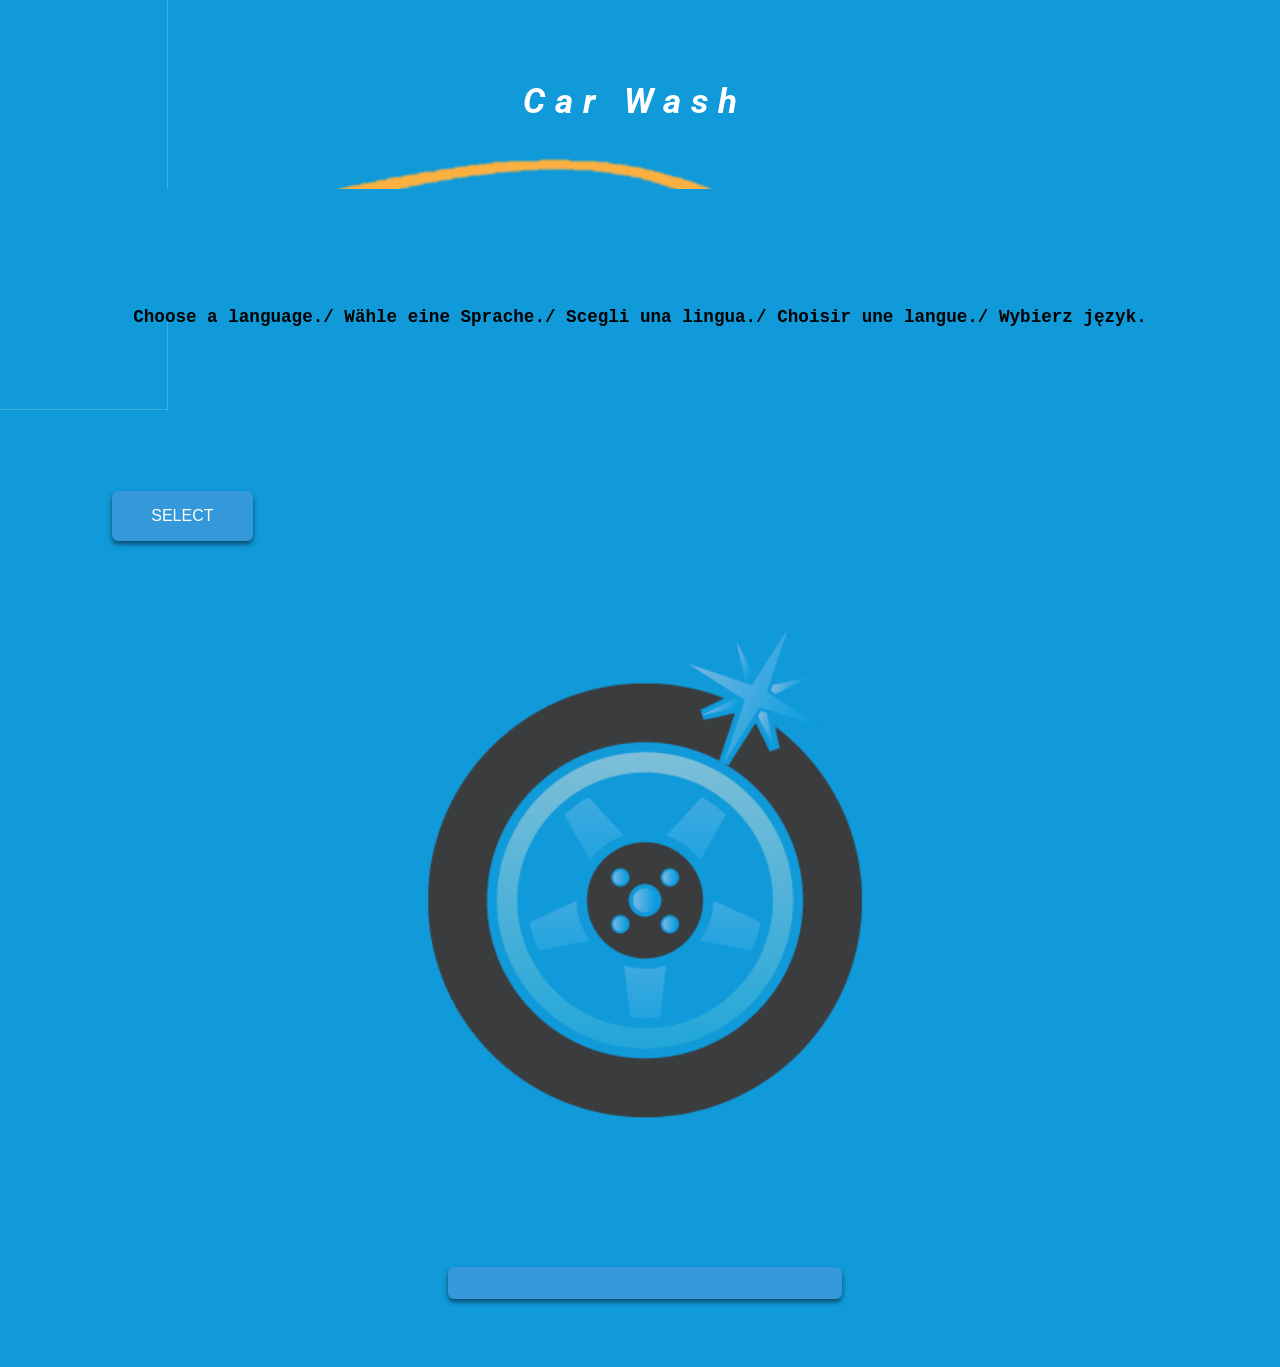
==== index.html @ 909aae9e "Add files via upload" ====
<!DOCTYPE html>
<html lang="en">
<head>
    <meta charset="UTF-8">
    <meta http-equiv="X-UA-Compatible" content="IE=edge">
    <meta name="viewport" content="width=device-width, initial-scale=1.0">
    <link rel="stylesheet" href="style.css">
    <link rel="preconnect" href="https://fonts.googleapis.com">
    <link rel="preconnect" href="https://fonts.googleapis.com">
    <link rel="preconnect" href="https://fonts.googleapis.com">
    <link rel="preconnect" href="https://fonts.gstatic.com" crossorigin>
    <link href="https://fonts.googleapis.com/css2?family=Fira+Sans&display=swap" rel="stylesheet">

<link rel="preconnect" href="https://fonts.gstatic.com" crossorigin>
<link href="https://fonts.googleapis.com/css2?family=Roboto:ital,wght@1,900&display=swap" rel="stylesheet">
    <title>Document</title>
</head>
<body>
    
    <html>
        <meta name="viewport" content="width=device-width, initial-scale=1">
        
    
        
        <h2>Car Wash</h2>
        <img src="logo1mpy.png" alt="" id="logo" >
        

        <div class="plaviokvir"></div>
        <div class="prvitekst">
        <p>Choose a language./ Wähle eine Sprache./ Scegli una lingua./ Choisir une langue./ Wybierz język.</p>
        </div>

        <img src="slatervroom_drbbbl.gif" alt="" id="pozslika">
        <div class="dropdown">
          <button onclick="myFunction()" class="dropbtn">SELECT</button>
          <div id="myDropdown" class="dropdown-content" onclick="promijeniboju(); pojavi();">
            <a href="#hrvatski" onclick=before();>Hrvatski</a>
            <a href="#engelski" onclick=afterr();>English</a>
            <a href="#njemacki" onclick="njemacki();">Deutsche</a>
            <a href="#poljski" onclick="poljski();">Polskie</a>
            <a href="#talijanksi" onclick="talijanski();">Italiano</a>
            <a href="#francuski" onclick="francuski();">Français</a>
          </div>
        </div>
        <section id="pozslika1">
            <div class="sekcija">
            <img id="myImage" src="">
            <h1 id="message"></h1>

            <h1 id="program0"></h1>
            <p id="program01"></p>

            <h1 id="program1"></h1>
            <p id="program11"></p>
            
            <h1 id="program2"></h1>
            <p id="program21"></p>

            <h1 id="program3"></h1>
            <p id="program31"></p>

<p id="details"></p>

            <h1 id="dodatnisadržaji"></h1>
            <p id="informacije"></p>

<img src="gloos tire.png" alt="" id="glosstire">

            <h1 id="cjenik"></h1>
            <p id="cijene10"></p>
            <p id="cijene20"></p>
            <p id="cijene50"></p>
            <p id="cijene100"></p>
            <p id="zeton"></p>



            <button onclick="window.location.href='https://www.google.com/search?q=autopraonica+split&oq=a&aqs=chrome.1.69i60j69i59j69i60l3j5l3.5230j0j7&sourceid=chrome&ie=UTF-8&tbs=lf:1,lf_ui:3&sxsrf=ALeKk013ZqYPDRxIQ6StQQdsO6owoy_vFw:1628185313700&rflfq=1&num=10&rldimm=12115534257420119355&lqi=ChJhdXRvcHJhb25pY2Egc3BsaXRIpYOSiPGtgIAIWhoQABgAGAEiEmF1dG9wcmFvbmljYSBzcGxpdJIBCGNhcl93YXNoqgEUEAEqECIMYXV0b3ByYW9uaWNhKBw&ved=2ahUKEwjX44D6tpryAhXkgv0HHTUzCO0QvS4wBXoECAYQGQ&rlst=f&ibp=gwp;0,6#trex=m_t:lcl_akp,rc_f:rln,rc_ludocids:12115534257420119355,ru_gwp:0%252C7,ru_lqi:ChJhdXRvcHJhb25pY2Egc3BsaXRIpYOSiPGtgIAIWhoQABgAGAEiEmF1dG9wcmFvbmljYSBzcGxpdJIBCGNhcl93YXNoqgEUEAEqECIMYXV0b3ByYW9uaWNhKBw,trex_id:uVUQXc/'" id="recenzija"></button>
            </div>
        </section>
        
        <script>
        /* When the user clicks on the button, 
        toggle between hiding and showing the dropdown content */
        function myFunction() {
          document.getElementById("myDropdown").classList.toggle("show");
        }
        
        // Close the dropdown if the user clicks outside of it
        window.onclick = function(event) {
          if (!event.target.matches('.dropbtn')) {
            var dropdowns = document.getElementsByClassName("dropdown-content");
            var i;
            for (i = 0; i < dropdowns.length; i++) {
              var openDropdown = dropdowns[i];
              if (openDropdown.classList.contains('show')) {
                openDropdown.classList.remove('show');
              }
            }
          }
        }

        // fuction for changing picture
        function before(){
             document.getElementById('myImage')
             .src="Screenshot_1.png";
             document.getElementById('message')
             .innerHTML="Hrvatski";
         }
           
         function afterr(){
             document.getElementById('myImage')
             .src="pra2.png";
             document.getElementById('message')
             .innerHTML="English";

             document.getElementById('program0')
             .innerHTML="RIM WASHING  -  WHITE BUTTON";
             document.getElementById('program01')
             .innerHTML="Detergent for washing your rims, tires or flies. The detergent will come out slowly through your syringe. Duration; 5kn = 80 sec of washing";

             document.getElementById('program1')
             .innerHTML="WASHING  -  RED BUTTON";
             document.getElementById('program11')
             .innerHTML="65 'C hot water mixed with powder and shampoo. Keep the sprayer 10 to 15 cm away from the car so that you can remove stubborn stains and dirt. In the beginning, it would be good to quickly wet the car with that programme, and after that start with a more detailed washing of the filth. Wash your car from the roof towards the rear end of the vehicle. Duration: 5kn = 105 sec of washing";

            document.getElementById('program2')
             .innerHTML="RAIN-X  -  YELLOW BUTTON";
             document.getElementById('program21')
             .innerHTML= "Rain-X helps to repel water and other particulates from your vehicle while at the same time increasing visibility. Water will slide from your car. This is a quick procces, it doesnt need to be perfect and keep your sprayer 30 to 40cm from the car. Duration: 5kn = 75sec of washing ";

             document.getElementById('recenzija')
             .innerHTML="RATE US";
             
             document.getElementById('program3')
             .innerHTML="RINSE  -  BLUE BUTTON";
             document.getElementById('program31')
             .innerHTML= "This water is 99% purified by osmosis. It does not leave traces or stains after drying. Stains will remain only after a poorly washed vehicle. Keep the sprayer 30 to 40 cm away from the car. Duration: 5kn = 105 sec of washing";


             document.getElementById('details')
             .innerHTML="Zoom in the picture for details"
             document.getElementById('dodatnisadržaji')
             .innerHTML="ADDITIONAL CONTENTS";
             document.getElementById('informacije')
             .innerHTML="We also have 6 vacuum cleaners with which you can arrange the interior of your car. And of course a gloss for your tires after a washed car."

             document.getElementById('cjenik')
             .innerHTML="PRICE LIST";
             document.getElementById('cijene10')
             .innerHTML="10,00 kn BILL = 2 TOKENS";
             document.getElementById('cijene20')
             .innerHTML="20,00 kn BILL = 4 TOKENS";
             document.getElementById('cijene50')
             .innerHTML="50,00 kn BILL = 10 + 1 TOKEN";
             document.getElementById('cijene100')
             .innerHTML="100,00 kn BILL = 20 + 3 TOKENS";
             document.getElementById('zeton')
             .innerHTML="1 TOKEN = 5,00 kn";
         }



        //njemacki jezik
        function njemacki() {
          document.getElementById('myImage')
             .src="njemackipra.png";
             document.getElementById('message')
             .innerHTML="Deutsche";
             
             document.getElementById('program0')
             .innerHTML="FELGENWÄSCHE - WEIßE TASTE";
             document.getElementById('program01')
             .innerHTML="Reinigungsmittel für Felgen, Reifen oder Fliegen. Die Chemie kommt langsam durch die Spritze heraus. Dauer; 5kn = 80 Sekunden Waschen";

             document.getElementById('program1')
             .innerHTML="WASCHEN - ROTER KNOPF";
             document.getElementById('program11')
             .innerHTML="65 °C heißes Wasser gemischt mit Pulver und Shampoo. Halten Sie das Sprühgerät 10 bis 15 cm vom Auto entfernt, damit Sie hartnäckige Flecken und Verschmutzungen entfernen können. Am Anfang wäre es gut, das Auto mit diesem Programm schnell nass zu machen und danach mit einer detaillierteren Schmutzwäsche zu beginnen. Waschen Sie Ihr Auto vom Dach in Richtung Fahrzeugheck. Dauer: 5kn = 105 Sek. Waschen";

            document.getElementById('program2')
             .innerHTML="RAIN-X - GELBE TASTE";
             document.getElementById('program21')
             .innerHTML= "Rain-X hilft, Wasser und andere Partikel von Ihrem Fahrzeug abzuwehren und gleichzeitig die Sichtbarkeit zu erhöhen. Wasser wird aus Ihrem Auto rutschen. Dies ist ein schneller Vorgang, es muss nicht perfekt sein und Ihr Sprühgerät 30 bis 40 cm vom Auto entfernt halten. Dauer: 5kn = 75sek Waschen";
             
             document.getElementById('recenzija')
             .innerHTML="Bewerten Sie uns";

             document.getElementById('program3')
             .innerHTML="SPÜLEN - BLAUE TASTE";
             document.getElementById('program31')
             .innerHTML= "Dieses Wasser wird zu 99% durch Osmose gereinigt. Es hinterlässt keine Spuren oder Flecken nach dem Trocknen. Flecken bleiben nur nach einem schlecht gewaschenen Fahrzeug zurück. Halten Sie die Spritze 30 bis 40 cm vom Auto entfernt. Dauer: 5kn = 105 Sek. Waschen";


             document.getElementById('details')
             .innerHTML="Vergrößern Sie das Bild für Details"
             document.getElementById('dodatnisadržaji')
             .innerHTML="ZUSÄTZLICHE INHALTE";
             document.getElementById('informacije')
             .innerHTML="Wir haben auch 6 Staubsauger, mit denen Sie den Innenraum Ihres Autos gestalten können. Und natürlich ein Glanz für Ihre Reifen nach einem gewaschenen Auto."

             document.getElementById('cjenik')
             .innerHTML="PREISLISTE";
             document.getElementById('cijene10')
             .innerHTML="10,00 kn RECHNUNG = 2 TOKEN";
             document.getElementById('cijene20')
             .innerHTML="20,00 kn RECHNUNG = 4 TOKEN";
             document.getElementById('cijene50')
             .innerHTML="50,00 kn RECHNUNG = 10 + 1 TOKEN";
             document.getElementById('cijene100')
             .innerHTML="100,00 kn RECHNUNG = 20 + 3 TOKEN";
             document.getElementById('zeton')
             .innerHTML="1 TOKEN = 5,00 kn";
        }

        //talijanski jezik
        function talijanski() {
             document.getElementById('myImage')
             .src="talijanskipra.png";
             document.getElementById('message')
             .innerHTML="Italiano";

             document.getElementById('program0')
             .innerHTML="LAVAGGIO CERCHI - BOTTONE BIANCO";
             document.getElementById('program01')
             .innerHTML="Detergente per il lavaggio di cerchi, pneumatici o mosche. Il detersivo uscirà lentamente attraverso la siringa. Durata; 5kn = 80 sec di lavaggio";

             document.getElementById('program1')
             .innerHTML="LAVAGGIO - TASTO ROSSO";
             document.getElementById('program11')
             .innerHTML="65 'C acqua calda miscelata con polvere e shampoo. Tieni lo spruzzatore a una distanza di 10-15 cm dall'auto in modo da poter rimuovere macchie e sporco ostinati. All'inizio sarebbe bene bagnare velocemente l'auto con quel programma, e poi iniziare con un lavaggio più dettagliato della sporcizia. Lava la tua auto dal tetto verso la parte posteriore del veicolo. Durata: 5kn = 105 sec di lavaggio";

            document.getElementById('program2')
             .innerHTML="RAIN-X - TASTO GIALLO";
             document.getElementById('program21')
             .innerHTML= "Rain-X aiuta a respingere l'acqua e altri particolati dal veicolo aumentando allo stesso tempo la visibilità. L'acqua scivolerà dalla tua auto. Questo è un processo rapido, non ha bisogno di essere perfetto e di mantenere il tuo spruzzatore da 30 a 40 cm dall'auto. Durata: 5kn = 75sec di lavaggio ";
             
             document.getElementById('recenzija')
             .innerHTML="VOTACI";

             document.getElementById('program3')
             .innerHTML="RISCIACQUO - TASTO BLU";
             document.getElementById('program31')
             .innerHTML= "Quest'acqua è purificata al 99% per osmosi. Non lascia tracce o macchie dopo l'asciugatura. Le macchie rimarranno solo dopo un veicolo lavato male. Tenere lo spruzzatore a 30-40 cm di distanza dall'auto. Durata: 5kn = 105 sec di lavaggio";



             document.getElementById('details')
             .innerHTML="Ingrandisci l'immagine per i dettagli"
             document.getElementById('dodatnisadržaji')
             .innerHTML="CONTENUTI AGGIUNTIVI";
             document.getElementById('informacije')
             .innerHTML="Abbiamo anche 6 aspirapolvere con cui puoi sistemare l'interno della tua auto. E ovviamente un gloss per le tue gomme dopo aver lavato l'auto."

             document.getElementById('cjenik')
             .innerHTML="LISTINO PREZZI";
             document.getElementById('cijene10')
             .innerHTML="10,00 kn CONTO = 2 GETTONI";
             document.getElementById('cijene20')
             .innerHTML="20,00 kn CONTO = 4 GETTONI";
             document.getElementById('cijene50')
             .innerHTML="50,00 kn CONTO = 10 + 1 GETTONI";
             document.getElementById('cijene100')
             .innerHTML="100,00 kn CONTO = 20 + 3 GETTONI";
             document.getElementById('zeton')
             .innerHTML="1 GETTONI = 5,00 kn";
         }


         //poljski jezik
         function poljski(){
             document.getElementById('myImage')
             .src="poljskipra.png";
             document.getElementById('message')
             .innerHTML="Polskie";

             document.getElementById('program0')
             .innerHTML="MYCIE OBRĘCZY - BIAŁY GUZ";
             document.getElementById('program01')
             .innerHTML="Środek do mycia felg, opon lub much. Detergent będzie powoli wypływał przez strzykawkę. Czas trwania; 5kn = 80 sekund prania";

             document.getElementById('program1')
             .innerHTML="PRANIE - CZERWONY PRZYCISK";
             document.getElementById('program11')
             .innerHTML="Gorąca woda 65'C zmieszana z proszkiem i szamponem. Opryskiwacz należy trzymać w odległości od 10 do 15 cm od samochodu, aby usunąć uporczywe plamy i zabrudzenia. Na początku dobrze by było szybko zmoczyć samochód tym programem, a potem zacząć od dokładniejszego mycia brudu. Umyj samochód od dachu do tyłu pojazdu. Czas trwania: 5kn = 105 sek prania";

            document.getElementById('program2')
             .innerHTML="RAIN-X - ŻÓŁTY PRZYCISK";
             document.getElementById('program21')
             .innerHTML= "Rain-X pomaga odpychać wodę i inne cząstki stałe z pojazdu, jednocześnie zwiększając widoczność. Woda wyślizgnie się z twojego samochodu. Jest to szybka procedura, nie musi być idealna i trzymać opryskiwacz w odległości 30 do 40 cm od samochodu. Czas trwania: 5kn = 75sek prania ";
             
             document.getElementById('recenzija')
             .innerHTML="Oceń nas";

             document.getElementById('program3')
             .innerHTML="PŁUKANIE - NIEBIESKI PRZYCISK";
             document.getElementById('program31')
             .innerHTML= "Woda ta jest w 99% oczyszczona przez osmozę. Po wyschnięciu nie pozostawia śladów ani plam. Plamy pozostaną dopiero po źle umytym pojeździe. Opryskiwacz należy trzymać w odległości 30 do 40 cm od samochodu. Czas trwania: 5kn = 105 sek pra";

             document.getElementById('details')
             .innerHTML="Powiększ zdjęcie, aby zobaczyć szczegóły"
             document.getElementById('dodatnisadržaji')
             .innerHTML="DODATKOWE TREŚCI";
             document.getElementById('informacije')
             .innerHTML="Posiadamy również 6 odkurzaczy, za pomocą których możesz zaaranżować wnętrze swojego samochodu. I oczywiście połysk do opon po umytym aucie."

             document.getElementById('cjenik')
             .innerHTML="CENNIK";
             document.getElementById('cijene10')
             .innerHTML="10,00 kn RACHUNEK = 2 ŻETONÓW";
             document.getElementById('cijene20')
             .innerHTML="20,00 kn RACHUNEK = 4 ŻETONÓW";
             document.getElementById('cijene50')
             .innerHTML="50,00 kn RACHUNEK = 10 + 1 ŻETON";
             document.getElementById('cijene100')
             .innerHTML="100,00 kn RACHUNEK = 20 + 3 ŻETON";
             document.getElementById('zeton')
             .innerHTML="1 ŻETON = 5,00 kn";
         }

         //francuski jezik
         function francuski() {
          document.getElementById('myImage')
             .src="francuskipra.png";
             document.getElementById('message')
             .innerHTML="Français";

             document.getElementById('program0')
             .innerHTML="LAVAGE DES JANTES - BOUTON BLANC";
             document.getElementById('program01')
             .innerHTML="Détergent pour laver vos jantes, pneus ou mouches. Le détergent sortira lentement de votre seringue. Durée; 5kn = 80 sec de lavage";

             document.getElementById('program1')
             .innerHTML="LAVAGE - BOUTON ROUGE";
             document.getElementById('program11')
             .innerHTML="65'C eau chaude mélangée à de la poudre et du shampoing. Gardez le pulvérisateur à 10 à 15 cm de la voiture afin de pouvoir éliminer les taches et la saleté tenaces. Au début, il serait bon de mouiller rapidement la voiture avec ce programme, puis de commencer par un lavage plus détaillé de la saleté. Lavez votre voiture du toit vers l'arrière du véhicule. Durée : 5kn = 105 sec de lavag";

            document.getElementById('program2')
             .innerHTML="RAIN-X - BOUTON JAUNE";
             document.getElementById('program21')
             .innerHTML= "Rain-X aide à repousser l'eau et les autres particules de votre véhicule tout en augmentant la visibilité. L'eau glissera de votre voiture. C'est un processus rapide, il n'a pas besoin d'être parfait et de garder votre pulvérisateur à 30 à 40 cm de la voiture. Durée : 5kn = 75sec de lavage";
             
             document.getElementById('recenzija')
             .innerHTML="évaluez nous";

             document.getElementById('program3')
             .innerHTML="RINCER - BOUTON BLEU";
             document.getElementById('program31')
             .innerHTML= "Cette eau est purifiée à 99% par osmose. Il ne laisse pas de traces ni de taches après séchage. Les taches ne subsisteront qu'après un véhicule mal lavé. Gardez le pulvérisateur à 30 à 40 cm de la voiture. Durée : 5kn = 105 sec de lavage";



             document.getElementById('details')
             .innerHTML="Zoomez sur l'image pour plus de détails"
             document.getElementById('dodatnisadržaji')
             .innerHTML="CONTENU SUPPLÉMENTAIRE";
             document.getElementById('informacije')
             .innerHTML="Nous disposons également de 6 aspirateurs avec lesquels vous pourrez aménager l'intérieur de votre voiture. Et bien sûr un lustre pour vos pneus après une voiture lavée."

             document.getElementById('cjenik')
             .innerHTML="LISTE DE PRIX";
             document.getElementById('cijene10')
             .innerHTML="10,00 kn FACTURE = 2 JETONS";
             document.getElementById('cijene20')
             .innerHTML="20,00 kn FACTURE = 4 JETONS";
             document.getElementById('cijene50')
             .innerHTML="50,00 kn FACTURE = 10 + 1 JETON";
             document.getElementById('cijene100')
             .innerHTML="100,00 kn FACTURE = 20 + 3 JETON";
             document.getElementById('zeton')
             .innerHTML="1 JETON = 5,00 kn";
         }

        
         function promijeniboju() {
            document.getElementById("pozslika1").style.backgroundColor='#109ada';
           
         }
         function pojavi() {
           document.getElementById("recenzija").style.zIndex=2;
           document.getElementById("glosstire").style.zIndex=2;
           document.getElementById('pozslika').style.zIndex= -3;
         }

        </script>
        



</body>
</html>
---- style.css ----
body {
    z-index: 1;
    background-color: #109ada;
}
h2 {
    text-align: center;
    font-size: 2.2rem;
    margin-top: 50px;
    margin-left: -10px;
    font-style: italic;
color: white;
    font-family: 'Roboto', sans-serif;
    letter-spacing: 10px;
    padding-top: 30px;
}
.prvitekst p {
    z-index: 2;
    font-family: "Source Code Pro", monospace;
    font-size: 1.1rem;
    font-weight: 550;
    position: relative;
    text-align: center;
    margin: 9%;
    margin-top: -30%;
}
p {
    z-index: 2;
    position: relative;
    text-align: left;
    margin: 8%;
    margin-top: -30%;
}
.plaviokvir {
    z-index: 1;
    position: absolute;
    height: 130px;
    top: 21%;
    width: 100%;
    overflow: hidden;
    padding-right: 7%;
    margin-left: -3%;
    margin-right: -5%;
    background-color: #109ada;
}
#pozslika {
overflow: hidden;
position: fixed;
margin: -50%;
top: 50%;
bottom: 0;
z-index: -1;
justify-content: center;
}
#pozslika1 {
    overflow: hidden;
    margin-left: -20px;
    margin-right: -30px;
}

#myImage {
    margin-top: 50px;
    align-items: center;
    margin-right: 2%;
    width: 99%;
    height: auto;
}
#message {
    text-align: center;
}
#logo {
    position: relative;
    padding-top: -6%;
    top: -147px;
    width: 100%;
    height: auto;
}
#program01 {
    text-align: left;
    margin-top: 26px;
    font-size: 1.1rem;
    color: #202020;
    font-family: "Merriweather Sans",sans-serif;
    padding-left: 8%;
    margin-bottom: 40px;
    margin-right: 17%;
}
#program11 {
    text-align: left;
    margin-top: 26px;
    font-size: 1.1rem;
    color: #202020;
    font-family: "Merriweather Sans",sans-serif;
    padding-left: 8%;
    margin-bottom: 40px;
    margin-right: 17%;
}
#program21 {
    text-align: left;
    font-size: 1.1rem;
    color: #202020;
    font-family: "Merriweather Sans",sans-serif;
    margin-top: 26px;
    padding-left: 8%;
    margin-bottom: 40px;
    margin-right: 17%;
}
#program31 {
    text-align: left;
    margin-top: 32px;
    font-size: 1.1rem;
    color: #202020;
    font-family: "Merriweather Sans",sans-serif;
    padding-left: 8%;
    margin-right: 17%;
    margin-bottom: 50px;

}
#program0{
    padding-left: 7%;
    font-size: 1.5rem;
    font-family: "Source Code Pro", monospace;
    color: white;
}
#program1{
    padding-left: 7%;
    font-size: 1.6rem;
    font-family: "Source Code Pro", monospace;
    color: red;
}
#program2{
    padding-left: 7%;
    font-family: "Source Code Pro", monospace;
    font-size: 1.6rem;
    color: yellow;
}
#program3{
    font-size: 1.6rem;
    color: blue;
    font-family: "Source Code Pro", monospace;
    padding-left: 7%;
}
#cjenik {
    text-align: center;
    margin-left: -30px;
    font-size: 1.6rem;
    font-family: "Source Code Pro", monospace;
    padding-left: 7%;
}
#details {
    text-align: center;
    font-style: italic;
    margin-top: -22px;
    margin-bottom: 50px;
    font-family: "Merriweather Sans",sans-serif;
    font-size: 0.9rem;
}
#dodatnisadržaji {
    font-size: 1.6rem;
    font-family: "Source Code Pro", monospace;
    padding-left: 7%;
}
#informacije {  
        text-align: left;
        font-size: 1.1rem;
        color: #202020;
        font-family: "Merriweather Sans",sans-serif;
        margin-top: 26px;
        padding-left: 8%;
        margin-bottom: 10px;
        margin-right: 17%;
}
#glosstire {
    position: relative;
    margin-left: 29%;
    margin-top: -25px;
    margin-bottom: 13px;
    z-index: -3;
    width: 42%;
    height: 42%;
}
#cijene10 {
    text-align: center;
    font-size: 1.1rem;
    color: #202020;
    font-family: "Merriweather Sans",sans-serif;
    margin-top: 26px;
    padding-left: 8%;
    margin-bottom: 10px;
    margin-right: 17%;
}
#cijene20 {
    text-align: center;
    font-size: 1.1rem;
    color: #202020;
    font-family: "Merriweather Sans",sans-serif;
    margin-top: 26px;
    padding-left: 8%;
    margin-bottom: 10px;
    margin-right: 17%;
}
#cijene50 {
    text-align: center;
    font-size: 1.1rem;
    color: #202020;
    font-family: "Merriweather Sans",sans-serif;
    margin-top: 26px;
    padding-left: 8%;
    margin-bottom: 10px;
    margin-right: 17%;
}
#cijene100 {
    text-align: center;
    font-size: 1.1rem;
    color: #202020;
    font-family: "Merriweather Sans",sans-serif;
    margin-top: 26px;
    padding-left: 8%;
    margin-bottom: 10px;
    margin-right: 17%;
}
#zeton { 
        text-align: center;
        font-size: 1.1rem;
        color: #202020;
        font-family: "Merriweather Sans",sans-serif;
        margin-top: 26px;
        padding-left: 8%;
        margin-bottom: 50px;
        margin-right: 17%;
}
#recenzija {
    position: relative;
    background-color: #3498DB;
    color: white;
    padding: 16px;
    z-index: -2;
    font-size: 16px;
    justify-content: center;
    width: 30%;
    margin-top: 50px;
    margin-left:35%;
    border: 1px solid #ddd;
-moz-border-radius: 6px;
margin-bottom: 60px;
-webkit-border-radius: 6px;
-o-border-radius: 6px;
-ms-border-radius: 6px;
border-radius: 6px;
-moz-box-shadow: 0 3px 5px rgba(0, 0, 0, 0.531);
-webkit-box-shadow: 0 3px 5px rgba(0, 0, 0, 0.531);
-o-box-shadow: 0 3px 5px rgba(0, 0, 0, 0.531);
-ms-box-shadow: 0 3px 5px rgba(0, 0, 0, 0.531);
box-shadow: 0 3px 5px rgba(0, 0, 0, 0.531);
    border: none;
    cursor: pointer;
}



.dropbtn {
    background-color: #3498DB;
    color: white;
    padding: 16px;
    font-size: 16px;
    justify-content: center;
    width: 150%;
    margin-top: 50px;
    margin-left: 110%;
    border: 1px solid #ddd;
-moz-border-radius: 6px;
-webkit-border-radius: 6px;
-o-border-radius: 6px;
-ms-border-radius: 6px;
border-radius: 6px;
-moz-box-shadow: 0 3px 5px rgba(0, 0, 0, 0.531);
-webkit-box-shadow: 0 3px 5px rgba(0, 0, 0, 0.531);
-o-box-shadow: 0 3px 5px rgba(0, 0, 0, 0.531);
-ms-box-shadow: 0 3px 5px rgba(0, 0, 0, 0.531);
box-shadow: 0 3px 5px rgba(0, 0, 0, 0.531);
    border: none;
    cursor: pointer;
  }
  
  .dropbtn:hover, .dropbtn:focus {
    background-color: #2980B9;
  }
  
  .dropdown {
    position: relative;
    display: inline-block;
  }
  
  .dropdown-content {
    display: none;
    width: 150%;
    margin:110%;
    margin-top: 0px;
    position: absolute;
    background-color: #f1f1f1;
    min-width: 160px;
    overflow: auto;
    box-shadow: 0px 8px 16px 0px rgba(0,0,0,0.2);
    z-index: 1;
  }
  
  .dropdown-content a {
    color: black;
    padding: 12px 16px;
    text-decoration: none;
    display: block;
  }
  
  .dropdown a:hover {background-color: #ddd;}
  
  .show {display: block;}
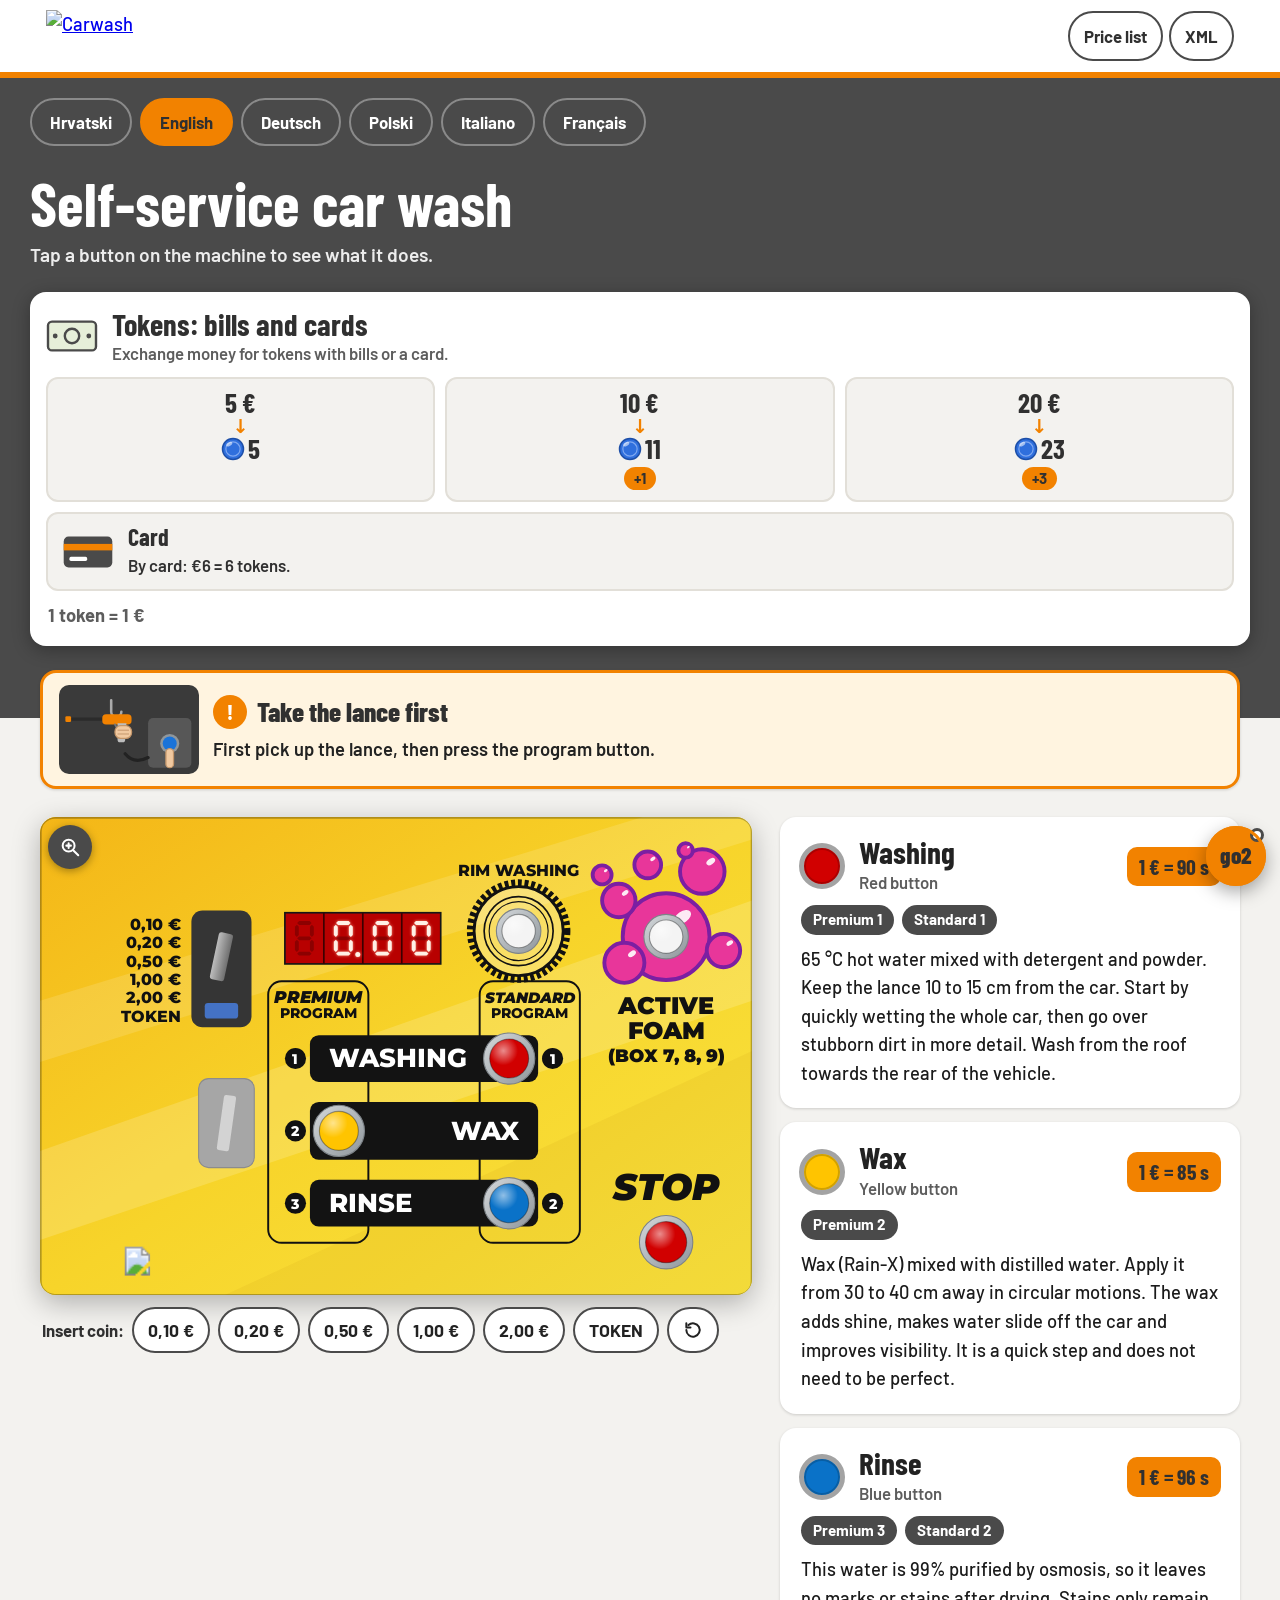
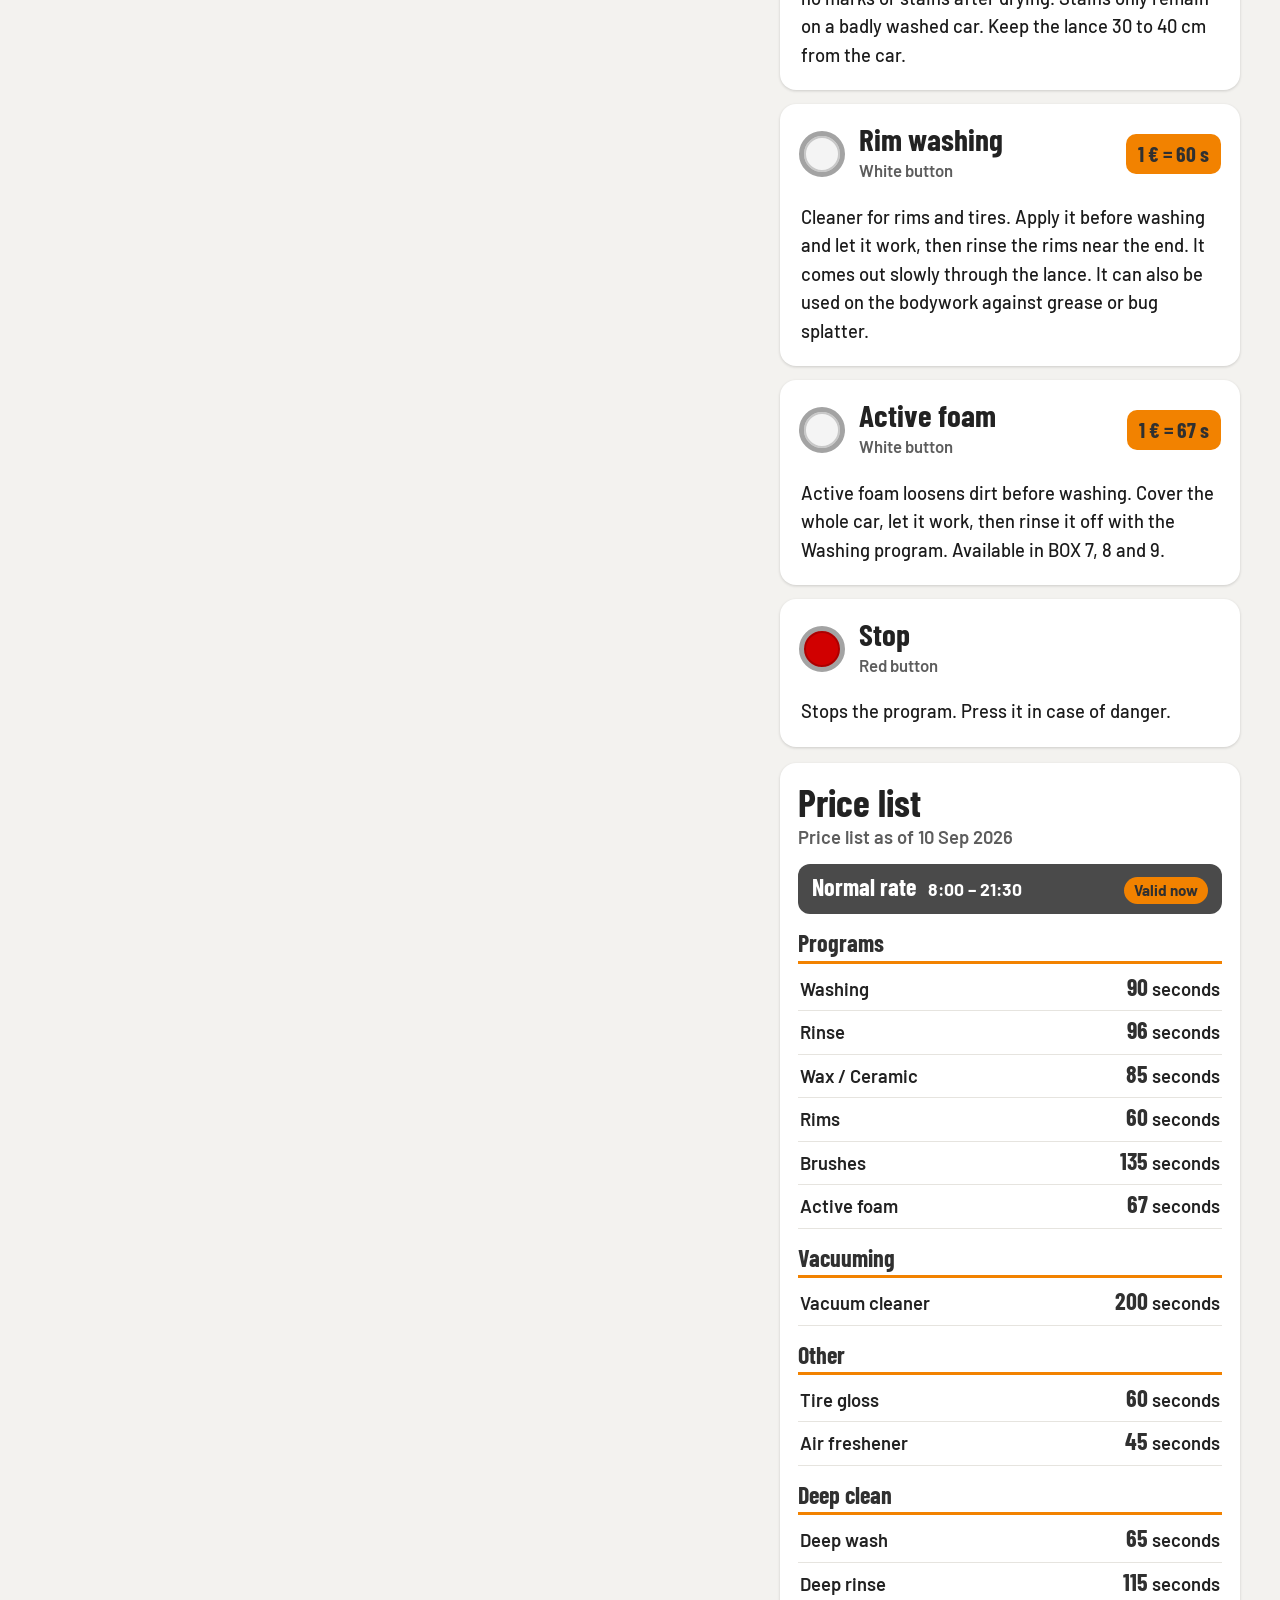
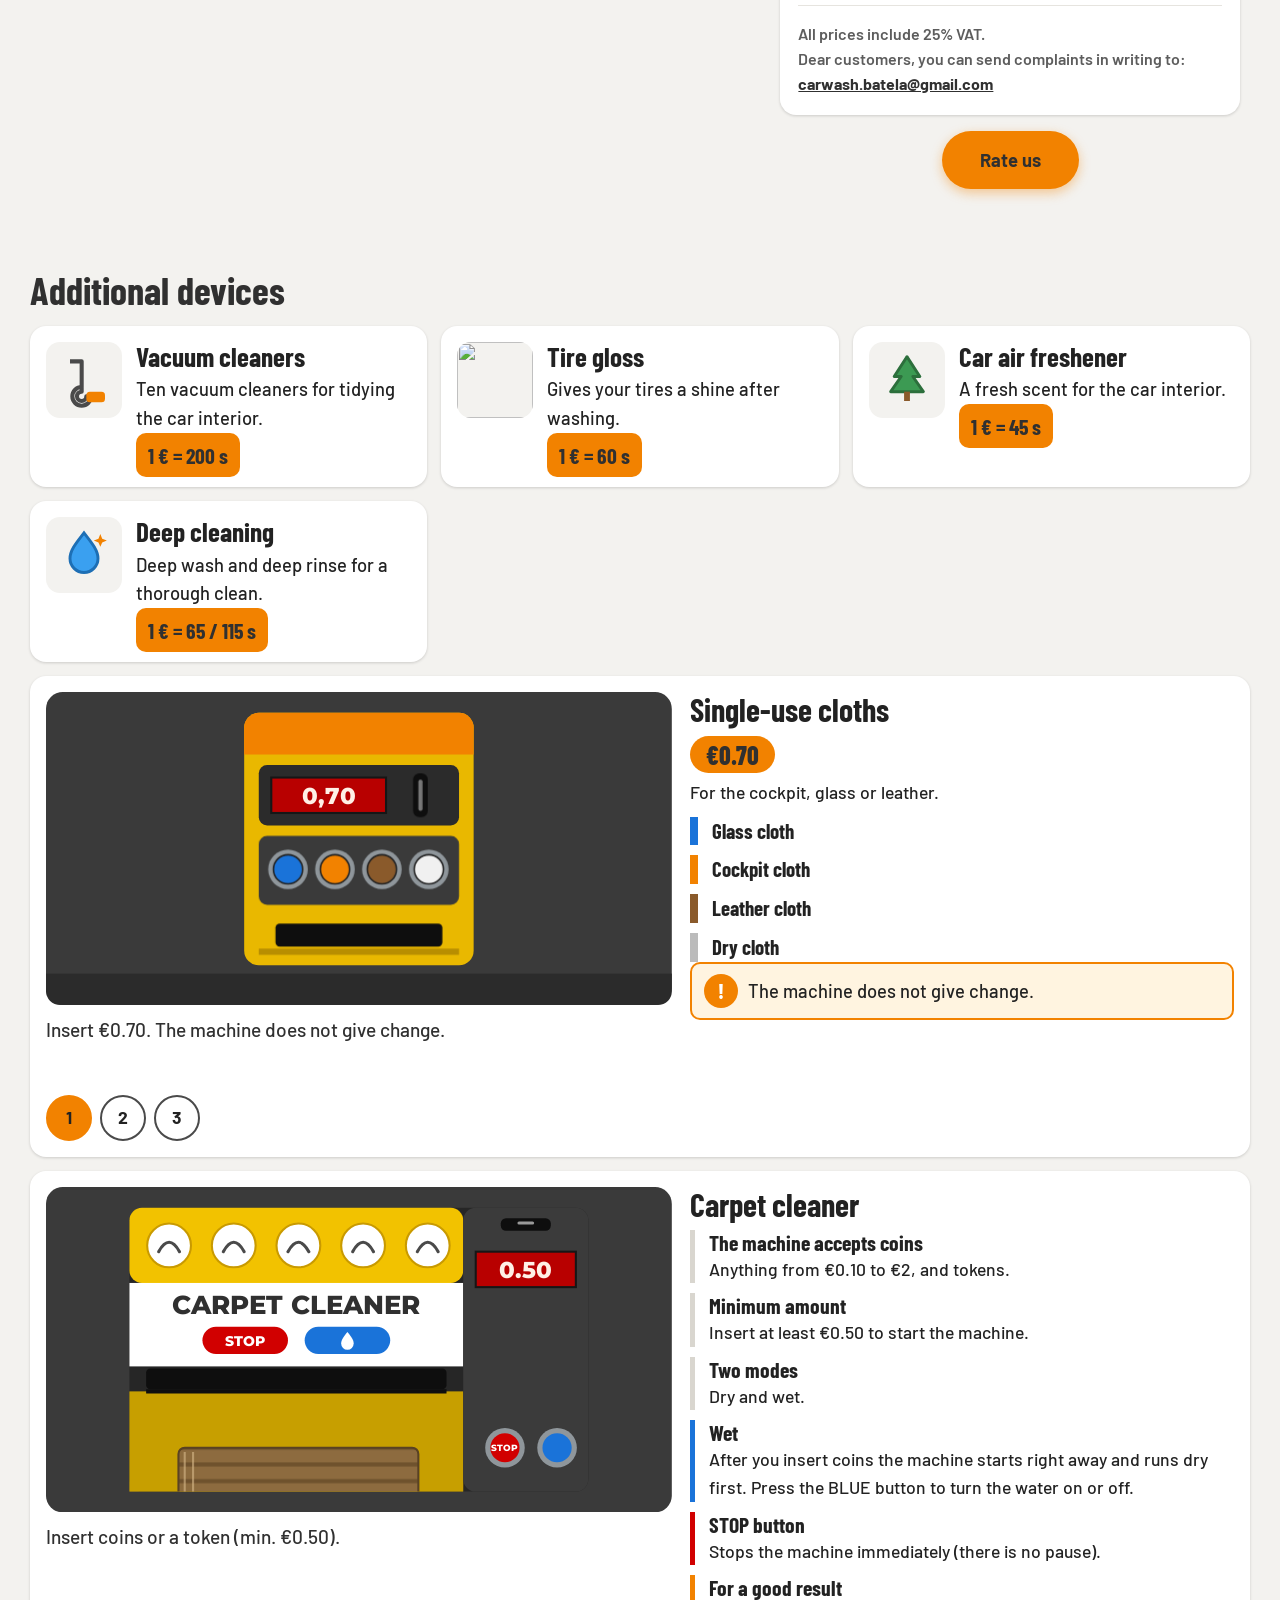
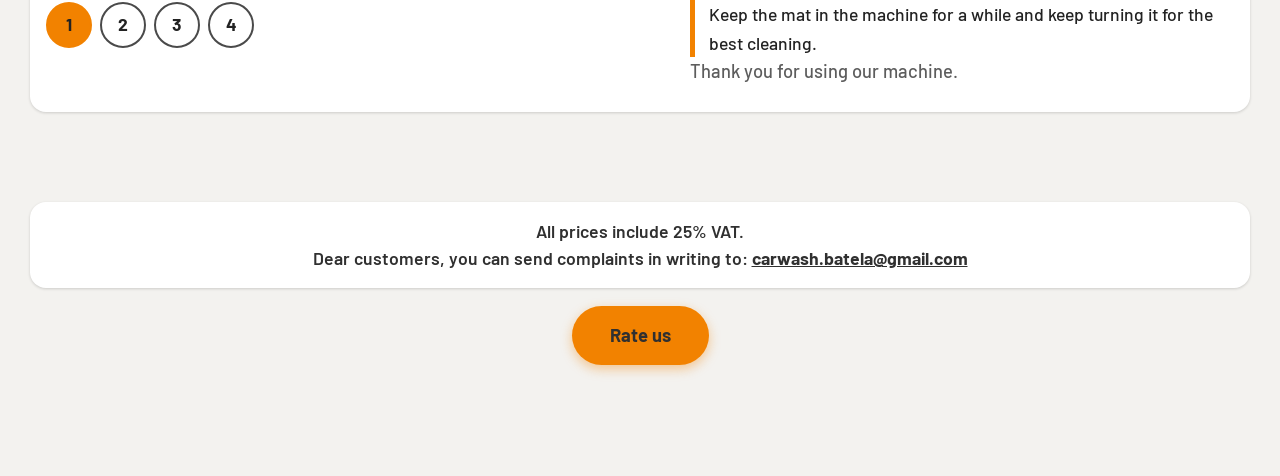
==== commit 94afa33a: "Add files via upload" ====
--- a/index.html
+++ b/index.html
@@ -1,392 +1,51 @@
-<!DOCTYPE html>
-<html lang="en">
-<head>
-    <meta charset="UTF-8">
-    <meta http-equiv="X-UA-Compatible" content="IE=edge">
-    <meta name="viewport" content="width=device-width, initial-scale=1.0">
-    <link rel="stylesheet" href="style.css">
-    <link rel="preconnect" href="https://fonts.googleapis.com">
-    <link rel="preconnect" href="https://fonts.googleapis.com">
-    <link rel="preconnect" href="https://fonts.googleapis.com">
-    <link rel="preconnect" href="https://fonts.gstatic.com" crossorigin>
-    <link href="https://fonts.googleapis.com/css2?family=Fira+Sans&display=swap" rel="stylesheet">
-
-<link rel="preconnect" href="https://fonts.gstatic.com" crossorigin>
-<link href="https://fonts.googleapis.com/css2?family=Roboto:ital,wght@1,900&display=swap" rel="stylesheet">
-    <title>Document</title>
-</head>
-<body>
-    
-    <html>
-        <meta name="viewport" content="width=device-width, initial-scale=1">
-        
-    
-        
-        <h2>Car Wash</h2>
-        <img src="logo1mpy.png" alt="" id="logo" >
-        
-
-        <div class="plaviokvir"></div>
-        <div class="prvitekst">
-        <p>Choose a language./ Wähle eine Sprache./ Scegli una lingua./ Choisir une langue./ Wybierz język.</p>
-        </div>
-
-        <img src="slatervroom_drbbbl.gif" alt="" id="pozslika">
-        <div class="dropdown">
-          <button onclick="myFunction()" class="dropbtn">SELECT</button>
-          <div id="myDropdown" class="dropdown-content" onclick="promijeniboju(); pojavi();">
-            <a href="#hrvatski" onclick=before();>Hrvatski</a>
-            <a href="#engelski" onclick=afterr();>English</a>
-            <a href="#njemacki" onclick="njemacki();">Deutsche</a>
-            <a href="#poljski" onclick="poljski();">Polskie</a>
-            <a href="#talijanksi" onclick="talijanski();">Italiano</a>
-            <a href="#francuski" onclick="francuski();">Français</a>
-          </div>
-        </div>
-        <section id="pozslika1">
-            <div class="sekcija">
-            <img id="myImage" src="">
-            <h1 id="message"></h1>
-
-            <h1 id="program0"></h1>
-            <p id="program01"></p>
-
-            <h1 id="program1"></h1>
-            <p id="program11"></p>
-            
-            <h1 id="program2"></h1>
-            <p id="program21"></p>
-
-            <h1 id="program3"></h1>
-            <p id="program31"></p>
-
-<p id="details"></p>
-
-            <h1 id="dodatnisadržaji"></h1>
-            <p id="informacije"></p>
-
-<img src="gloos tire.png" alt="" id="glosstire">
-
-            <h1 id="cjenik"></h1>
-            <p id="cijene10"></p>
-            <p id="cijene20"></p>
-            <p id="cijene50"></p>
-            <p id="cijene100"></p>
-            <p id="zeton"></p>
-
-
-
-            <button onclick="window.location.href='https://www.google.com/search?q=autopraonica+split&oq=a&aqs=chrome.1.69i60j69i59j69i60l3j5l3.5230j0j7&sourceid=chrome&ie=UTF-8&tbs=lf:1,lf_ui:3&sxsrf=ALeKk013ZqYPDRxIQ6StQQdsO6owoy_vFw:1628185313700&rflfq=1&num=10&rldimm=12115534257420119355&lqi=ChJhdXRvcHJhb25pY2Egc3BsaXRIpYOSiPGtgIAIWhoQABgAGAEiEmF1dG9wcmFvbmljYSBzcGxpdJIBCGNhcl93YXNoqgEUEAEqECIMYXV0b3ByYW9uaWNhKBw&ved=2ahUKEwjX44D6tpryAhXkgv0HHTUzCO0QvS4wBXoECAYQGQ&rlst=f&ibp=gwp;0,6#trex=m_t:lcl_akp,rc_f:rln,rc_ludocids:12115534257420119355,ru_gwp:0%252C7,ru_lqi:ChJhdXRvcHJhb25pY2Egc3BsaXRIpYOSiPGtgIAIWhoQABgAGAEiEmF1dG9wcmFvbmljYSBzcGxpdJIBCGNhcl93YXNoqgEUEAEqECIMYXV0b3ByYW9uaWNhKBw,trex_id:uVUQXc/'" id="recenzija"></button>
-            </div>
-        </section>
-        
-        <script>
-        /* When the user clicks on the button, 
-        toggle between hiding and showing the dropdown content */
-        function myFunction() {
-          document.getElementById("myDropdown").classList.toggle("show");
-        }
-        
-        // Close the dropdown if the user clicks outside of it
-        window.onclick = function(event) {
-          if (!event.target.matches('.dropbtn')) {
-            var dropdowns = document.getElementsByClassName("dropdown-content");
-            var i;
-            for (i = 0; i < dropdowns.length; i++) {
-              var openDropdown = dropdowns[i];
-              if (openDropdown.classList.contains('show')) {
-                openDropdown.classList.remove('show');
-              }
-            }
-          }
-        }
-
-        // fuction for changing picture
-        function before(){
-             document.getElementById('myImage')
-             .src="Screenshot_1.png";
-             document.getElementById('message')
-             .innerHTML="Hrvatski";
-         }
-           
-         function afterr(){
-             document.getElementById('myImage')
-             .src="pra2.png";
-             document.getElementById('message')
-             .innerHTML="English";
-
-             document.getElementById('program0')
-             .innerHTML="RIM WASHING  -  WHITE BUTTON";
-             document.getElementById('program01')
-             .innerHTML="Detergent for washing your rims, tires or flies. The detergent will come out slowly through your syringe. Duration; 5kn = 80 sec of washing";
-
-             document.getElementById('program1')
-             .innerHTML="WASHING  -  RED BUTTON";
-             document.getElementById('program11')
-             .innerHTML="65 'C hot water mixed with powder and shampoo. Keep the sprayer 10 to 15 cm away from the car so that you can remove stubborn stains and dirt. In the beginning, it would be good to quickly wet the car with that programme, and after that start with a more detailed washing of the filth. Wash your car from the roof towards the rear end of the vehicle. Duration: 5kn = 105 sec of washing";
-
-            document.getElementById('program2')
-             .innerHTML="RAIN-X  -  YELLOW BUTTON";
-             document.getElementById('program21')
-             .innerHTML= "Rain-X helps to repel water and other particulates from your vehicle while at the same time increasing visibility. Water will slide from your car. This is a quick procces, it doesnt need to be perfect and keep your sprayer 30 to 40cm from the car. Duration: 5kn = 75sec of washing ";
-
-             document.getElementById('recenzija')
-             .innerHTML="RATE US";
-             
-             document.getElementById('program3')
-             .innerHTML="RINSE  -  BLUE BUTTON";
-             document.getElementById('program31')
-             .innerHTML= "This water is 99% purified by osmosis. It does not leave traces or stains after drying. Stains will remain only after a poorly washed vehicle. Keep the sprayer 30 to 40 cm away from the car. Duration: 5kn = 105 sec of washing";
-
-
-             document.getElementById('details')
-             .innerHTML="Zoom in the picture for details"
-             document.getElementById('dodatnisadržaji')
-             .innerHTML="ADDITIONAL CONTENTS";
-             document.getElementById('informacije')
-             .innerHTML="We also have 6 vacuum cleaners with which you can arrange the interior of your car. And of course a gloss for your tires after a washed car."
-
-             document.getElementById('cjenik')
-             .innerHTML="PRICE LIST";
-             document.getElementById('cijene10')
-             .innerHTML="10,00 kn BILL = 2 TOKENS";
-             document.getElementById('cijene20')
-             .innerHTML="20,00 kn BILL = 4 TOKENS";
-             document.getElementById('cijene50')
-             .innerHTML="50,00 kn BILL = 10 + 1 TOKEN";
-             document.getElementById('cijene100')
-             .innerHTML="100,00 kn BILL = 20 + 3 TOKENS";
-             document.getElementById('zeton')
-             .innerHTML="1 TOKEN = 5,00 kn";
-         }
-
-
-
-        //njemacki jezik
-        function njemacki() {
-          document.getElementById('myImage')
-             .src="njemackipra.png";
-             document.getElementById('message')
-             .innerHTML="Deutsche";
-             
-             document.getElementById('program0')
-             .innerHTML="FELGENWÄSCHE - WEIßE TASTE";
-             document.getElementById('program01')
-             .innerHTML="Reinigungsmittel für Felgen, Reifen oder Fliegen. Die Chemie kommt langsam durch die Spritze heraus. Dauer; 5kn = 80 Sekunden Waschen";
-
-             document.getElementById('program1')
-             .innerHTML="WASCHEN - ROTER KNOPF";
-             document.getElementById('program11')
-             .innerHTML="65 °C heißes Wasser gemischt mit Pulver und Shampoo. Halten Sie das Sprühgerät 10 bis 15 cm vom Auto entfernt, damit Sie hartnäckige Flecken und Verschmutzungen entfernen können. Am Anfang wäre es gut, das Auto mit diesem Programm schnell nass zu machen und danach mit einer detaillierteren Schmutzwäsche zu beginnen. Waschen Sie Ihr Auto vom Dach in Richtung Fahrzeugheck. Dauer: 5kn = 105 Sek. Waschen";
-
-            document.getElementById('program2')
-             .innerHTML="RAIN-X - GELBE TASTE";
-             document.getElementById('program21')
-             .innerHTML= "Rain-X hilft, Wasser und andere Partikel von Ihrem Fahrzeug abzuwehren und gleichzeitig die Sichtbarkeit zu erhöhen. Wasser wird aus Ihrem Auto rutschen. Dies ist ein schneller Vorgang, es muss nicht perfekt sein und Ihr Sprühgerät 30 bis 40 cm vom Auto entfernt halten. Dauer: 5kn = 75sek Waschen";
-             
-             document.getElementById('recenzija')
-             .innerHTML="Bewerten Sie uns";
-
-             document.getElementById('program3')
-             .innerHTML="SPÜLEN - BLAUE TASTE";
-             document.getElementById('program31')
-             .innerHTML= "Dieses Wasser wird zu 99% durch Osmose gereinigt. Es hinterlässt keine Spuren oder Flecken nach dem Trocknen. Flecken bleiben nur nach einem schlecht gewaschenen Fahrzeug zurück. Halten Sie die Spritze 30 bis 40 cm vom Auto entfernt. Dauer: 5kn = 105 Sek. Waschen";
-
-
-             document.getElementById('details')
-             .innerHTML="Vergrößern Sie das Bild für Details"
-             document.getElementById('dodatnisadržaji')
-             .innerHTML="ZUSÄTZLICHE INHALTE";
-             document.getElementById('informacije')
-             .innerHTML="Wir haben auch 6 Staubsauger, mit denen Sie den Innenraum Ihres Autos gestalten können. Und natürlich ein Glanz für Ihre Reifen nach einem gewaschenen Auto."
-
-             document.getElementById('cjenik')
-             .innerHTML="PREISLISTE";
-             document.getElementById('cijene10')
-             .innerHTML="10,00 kn RECHNUNG = 2 TOKEN";
-             document.getElementById('cijene20')
-             .innerHTML="20,00 kn RECHNUNG = 4 TOKEN";
-             document.getElementById('cijene50')
-             .innerHTML="50,00 kn RECHNUNG = 10 + 1 TOKEN";
-             document.getElementById('cijene100')
-             .innerHTML="100,00 kn RECHNUNG = 20 + 3 TOKEN";
-             document.getElementById('zeton')
-             .innerHTML="1 TOKEN = 5,00 kn";
-        }
-
-        //talijanski jezik
-        function talijanski() {
-             document.getElementById('myImage')
-             .src="talijanskipra.png";
-             document.getElementById('message')
-             .innerHTML="Italiano";
-
-             document.getElementById('program0')
-             .innerHTML="LAVAGGIO CERCHI - BOTTONE BIANCO";
-             document.getElementById('program01')
-             .innerHTML="Detergente per il lavaggio di cerchi, pneumatici o mosche. Il detersivo uscirà lentamente attraverso la siringa. Durata; 5kn = 80 sec di lavaggio";
-
-             document.getElementById('program1')
-             .innerHTML="LAVAGGIO - TASTO ROSSO";
-             document.getElementById('program11')
-             .innerHTML="65 'C acqua calda miscelata con polvere e shampoo. Tieni lo spruzzatore a una distanza di 10-15 cm dall'auto in modo da poter rimuovere macchie e sporco ostinati. All'inizio sarebbe bene bagnare velocemente l'auto con quel programma, e poi iniziare con un lavaggio più dettagliato della sporcizia. Lava la tua auto dal tetto verso la parte posteriore del veicolo. Durata: 5kn = 105 sec di lavaggio";
-
-            document.getElementById('program2')
-             .innerHTML="RAIN-X - TASTO GIALLO";
-             document.getElementById('program21')
-             .innerHTML= "Rain-X aiuta a respingere l'acqua e altri particolati dal veicolo aumentando allo stesso tempo la visibilità. L'acqua scivolerà dalla tua auto. Questo è un processo rapido, non ha bisogno di essere perfetto e di mantenere il tuo spruzzatore da 30 a 40 cm dall'auto. Durata: 5kn = 75sec di lavaggio ";
-             
-             document.getElementById('recenzija')
-             .innerHTML="VOTACI";
-
-             document.getElementById('program3')
-             .innerHTML="RISCIACQUO - TASTO BLU";
-             document.getElementById('program31')
-             .innerHTML= "Quest'acqua è purificata al 99% per osmosi. Non lascia tracce o macchie dopo l'asciugatura. Le macchie rimarranno solo dopo un veicolo lavato male. Tenere lo spruzzatore a 30-40 cm di distanza dall'auto. Durata: 5kn = 105 sec di lavaggio";
-
-
-
-             document.getElementById('details')
-             .innerHTML="Ingrandisci l'immagine per i dettagli"
-             document.getElementById('dodatnisadržaji')
-             .innerHTML="CONTENUTI AGGIUNTIVI";
-             document.getElementById('informacije')
-             .innerHTML="Abbiamo anche 6 aspirapolvere con cui puoi sistemare l'interno della tua auto. E ovviamente un gloss per le tue gomme dopo aver lavato l'auto."
-
-             document.getElementById('cjenik')
-             .innerHTML="LISTINO PREZZI";
-             document.getElementById('cijene10')
-             .innerHTML="10,00 kn CONTO = 2 GETTONI";
-             document.getElementById('cijene20')
-             .innerHTML="20,00 kn CONTO = 4 GETTONI";
-             document.getElementById('cijene50')
-             .innerHTML="50,00 kn CONTO = 10 + 1 GETTONI";
-             document.getElementById('cijene100')
-             .innerHTML="100,00 kn CONTO = 20 + 3 GETTONI";
-             document.getElementById('zeton')
-             .innerHTML="1 GETTONI = 5,00 kn";
-         }
-
-
-         //poljski jezik
-         function poljski(){
-             document.getElementById('myImage')
-             .src="poljskipra.png";
-             document.getElementById('message')
-             .innerHTML="Polskie";
-
-             document.getElementById('program0')
-             .innerHTML="MYCIE OBRĘCZY - BIAŁY GUZ";
-             document.getElementById('program01')
-             .innerHTML="Środek do mycia felg, opon lub much. Detergent będzie powoli wypływał przez strzykawkę. Czas trwania; 5kn = 80 sekund prania";
-
-             document.getElementById('program1')
-             .innerHTML="PRANIE - CZERWONY PRZYCISK";
-             document.getElementById('program11')
-             .innerHTML="Gorąca woda 65'C zmieszana z proszkiem i szamponem. Opryskiwacz należy trzymać w odległości od 10 do 15 cm od samochodu, aby usunąć uporczywe plamy i zabrudzenia. Na początku dobrze by było szybko zmoczyć samochód tym programem, a potem zacząć od dokładniejszego mycia brudu. Umyj samochód od dachu do tyłu pojazdu. Czas trwania: 5kn = 105 sek prania";
-
-            document.getElementById('program2')
-             .innerHTML="RAIN-X - ŻÓŁTY PRZYCISK";
-             document.getElementById('program21')
-             .innerHTML= "Rain-X pomaga odpychać wodę i inne cząstki stałe z pojazdu, jednocześnie zwiększając widoczność. Woda wyślizgnie się z twojego samochodu. Jest to szybka procedura, nie musi być idealna i trzymać opryskiwacz w odległości 30 do 40 cm od samochodu. Czas trwania: 5kn = 75sek prania ";
-             
-             document.getElementById('recenzija')
-             .innerHTML="Oceń nas";
-
-             document.getElementById('program3')
-             .innerHTML="PŁUKANIE - NIEBIESKI PRZYCISK";
-             document.getElementById('program31')
-             .innerHTML= "Woda ta jest w 99% oczyszczona przez osmozę. Po wyschnięciu nie pozostawia śladów ani plam. Plamy pozostaną dopiero po źle umytym pojeździe. Opryskiwacz należy trzymać w odległości 30 do 40 cm od samochodu. Czas trwania: 5kn = 105 sek pra";
-
-             document.getElementById('details')
-             .innerHTML="Powiększ zdjęcie, aby zobaczyć szczegóły"
-             document.getElementById('dodatnisadržaji')
-             .innerHTML="DODATKOWE TREŚCI";
-             document.getElementById('informacije')
-             .innerHTML="Posiadamy również 6 odkurzaczy, za pomocą których możesz zaaranżować wnętrze swojego samochodu. I oczywiście połysk do opon po umytym aucie."
-
-             document.getElementById('cjenik')
-             .innerHTML="CENNIK";
-             document.getElementById('cijene10')
-             .innerHTML="10,00 kn RACHUNEK = 2 ŻETONÓW";
-             document.getElementById('cijene20')
-             .innerHTML="20,00 kn RACHUNEK = 4 ŻETONÓW";
-             document.getElementById('cijene50')
-             .innerHTML="50,00 kn RACHUNEK = 10 + 1 ŻETON";
-             document.getElementById('cijene100')
-             .innerHTML="100,00 kn RACHUNEK = 20 + 3 ŻETON";
-             document.getElementById('zeton')
-             .innerHTML="1 ŻETON = 5,00 kn";
-         }
-
-         //francuski jezik
-         function francuski() {
-          document.getElementById('myImage')
-             .src="francuskipra.png";
-             document.getElementById('message')
-             .innerHTML="Français";
-
-             document.getElementById('program0')
-             .innerHTML="LAVAGE DES JANTES - BOUTON BLANC";
-             document.getElementById('program01')
-             .innerHTML="Détergent pour laver vos jantes, pneus ou mouches. Le détergent sortira lentement de votre seringue. Durée; 5kn = 80 sec de lavage";
-
-             document.getElementById('program1')
-             .innerHTML="LAVAGE - BOUTON ROUGE";
-             document.getElementById('program11')
-             .innerHTML="65'C eau chaude mélangée à de la poudre et du shampoing. Gardez le pulvérisateur à 10 à 15 cm de la voiture afin de pouvoir éliminer les taches et la saleté tenaces. Au début, il serait bon de mouiller rapidement la voiture avec ce programme, puis de commencer par un lavage plus détaillé de la saleté. Lavez votre voiture du toit vers l'arrière du véhicule. Durée : 5kn = 105 sec de lavag";
-
-            document.getElementById('program2')
-             .innerHTML="RAIN-X - BOUTON JAUNE";
-             document.getElementById('program21')
-             .innerHTML= "Rain-X aide à repousser l'eau et les autres particules de votre véhicule tout en augmentant la visibilité. L'eau glissera de votre voiture. C'est un processus rapide, il n'a pas besoin d'être parfait et de garder votre pulvérisateur à 30 à 40 cm de la voiture. Durée : 5kn = 75sec de lavage";
-             
-             document.getElementById('recenzija')
-             .innerHTML="évaluez nous";
-
-             document.getElementById('program3')
-             .innerHTML="RINCER - BOUTON BLEU";
-             document.getElementById('program31')
-             .innerHTML= "Cette eau est purifiée à 99% par osmose. Il ne laisse pas de traces ni de taches après séchage. Les taches ne subsisteront qu'après un véhicule mal lavé. Gardez le pulvérisateur à 30 à 40 cm de la voiture. Durée : 5kn = 105 sec de lavage";
-
-
-
-             document.getElementById('details')
-             .innerHTML="Zoomez sur l'image pour plus de détails"
-             document.getElementById('dodatnisadržaji')
-             .innerHTML="CONTENU SUPPLÉMENTAIRE";
-             document.getElementById('informacije')
-             .innerHTML="Nous disposons également de 6 aspirateurs avec lesquels vous pourrez aménager l'intérieur de votre voiture. Et bien sûr un lustre pour vos pneus après une voiture lavée."
-
-             document.getElementById('cjenik')
-             .innerHTML="LISTE DE PRIX";
-             document.getElementById('cijene10')
-             .innerHTML="10,00 kn FACTURE = 2 JETONS";
-             document.getElementById('cijene20')
-             .innerHTML="20,00 kn FACTURE = 4 JETONS";
-             document.getElementById('cijene50')
-             .innerHTML="50,00 kn FACTURE = 10 + 1 JETON";
-             document.getElementById('cijene100')
-             .innerHTML="100,00 kn FACTURE = 20 + 3 JETON";
-             document.getElementById('zeton')
-             .innerHTML="1 JETON = 5,00 kn";
-         }
-
-        
-         function promijeniboju() {
-            document.getElementById("pozslika1").style.backgroundColor='#109ada';
-           
-         }
-         function pojavi() {
-           document.getElementById("recenzija").style.zIndex=2;
-           document.getElementById("glosstire").style.zIndex=2;
-           document.getElementById('pozslika').style.zIndex= -3;
-         }
-
-        </script>
-        
-
-
-
-</body>
-</html>+<!DOCTYPE html>
+<html lang="hr">
+<head>
+<meta charset="UTF-8">
+<meta name="viewport" content="width=device-width, initial-scale=1">
+<meta name="theme-color" content="#4a4a4a">
+<title>Car Wash</title>
+<link rel="preconnect" href="https://fonts.googleapis.com">
+<link rel="preconnect" href="https://fonts.gstatic.com" crossorigin>
+<link href="https://fonts.googleapis.com/css2?family=Barlow+Condensed:ital,wght@0,600;0,700;1,800&family=Barlow:wght@500;600;700&family=Montserrat:ital,wght@0,700;0,800;0,900;1,800;1,900&display=swap" rel="stylesheet">
+<link rel="stylesheet" href="style.css">
+</head>
+<body>
+<header class="top">
+  <div class="bar">
+    <a class="logo" href="#"><img src="assets/carwash-logo.png" alt="Carwash" width="833" height="128"></a>
+    <nav class="menu"><a id="mPrice" href="#prices"></a><a id="mXml" download="cjenik.xml">XML</a></nav>
+  </div>
+</header>
+<section class="mast">
+  <nav id="langs" class="langs" aria-label="Language"></nav>
+  <h1 id="title"></h1>
+  <p id="hint" class="hint"></p>
+  <section class="exch" id="exchange"></section>
+</section>
+
+<main class="stage">
+  <section class="warn" id="warn"></section>
+  <figure class="machine" id="machine">
+    <div class="frame" id="mframe"></div>
+    <div class="coins coins--d" id="coinsD"></div>
+    <button class="zoom-btn" id="zoomBtn" aria-label="Zoom"><svg viewBox="0 0 24 24" width="22" height="22" fill="none" stroke="currentColor" stroke-width="2.2" stroke-linecap="round"><circle cx="10.5" cy="10.5" r="6.5"/><path d="M16 16l5 5M10.5 8v5M8 10.5h5"/></svg></button>
+  </figure>
+  <div class="content">
+    <div class="coins coins--m" id="coinsM"></div>
+    <section id="programs" class="programs"></section>
+    <section class="prices" id="prices"></section>
+    <a id="rate" class="rate" href="https://www.google.com/search?q=autopraonica+split" target="_blank" rel="noopener"></a>
+  </div>
+</main>
+<section class="devices" id="devices"></section>
+<footer class="foot" id="foot"></footer>
+<div class="go2" id="go2"></div>
+<canvas id="flow" aria-hidden="true"></canvas>
+<span id="credit" class="sr" aria-live="polite"></span>
+
+<dialog id="zoom" class="zoom"><button id="zoomClose" aria-label="Close">&times;</button><div class="zscroll"><div id="zbox"></div></div></dialog>
+<script src="data.js"></script>
+<script src="app.js"></script>
+</body>
+</html>
--- a/style.css
+++ b/style.css
@@ -1,315 +1,229 @@
-body {
-    z-index: 1;
-    background-color: #109ada;
-}
-h2 {
-    text-align: center;
-    font-size: 2.2rem;
-    margin-top: 50px;
-    margin-left: -10px;
-    font-style: italic;
-color: white;
-    font-family: 'Roboto', sans-serif;
-    letter-spacing: 10px;
-    padding-top: 30px;
-}
-.prvitekst p {
-    z-index: 2;
-    font-family: "Source Code Pro", monospace;
-    font-size: 1.1rem;
-    font-weight: 550;
-    position: relative;
-    text-align: center;
-    margin: 9%;
-    margin-top: -30%;
-}
-p {
-    z-index: 2;
-    position: relative;
-    text-align: left;
-    margin: 8%;
-    margin-top: -30%;
-}
-.plaviokvir {
-    z-index: 1;
-    position: absolute;
-    height: 130px;
-    top: 21%;
-    width: 100%;
-    overflow: hidden;
-    padding-right: 7%;
-    margin-left: -3%;
-    margin-right: -5%;
-    background-color: #109ada;
-}
-#pozslika {
-overflow: hidden;
-position: fixed;
-margin: -50%;
-top: 50%;
-bottom: 0;
-z-index: -1;
-justify-content: center;
-}
-#pozslika1 {
-    overflow: hidden;
-    margin-left: -20px;
-    margin-right: -30px;
-}
-
-#myImage {
-    margin-top: 50px;
-    align-items: center;
-    margin-right: 2%;
-    width: 99%;
-    height: auto;
-}
-#message {
-    text-align: center;
-}
-#logo {
-    position: relative;
-    padding-top: -6%;
-    top: -147px;
-    width: 100%;
-    height: auto;
-}
-#program01 {
-    text-align: left;
-    margin-top: 26px;
-    font-size: 1.1rem;
-    color: #202020;
-    font-family: "Merriweather Sans",sans-serif;
-    padding-left: 8%;
-    margin-bottom: 40px;
-    margin-right: 17%;
-}
-#program11 {
-    text-align: left;
-    margin-top: 26px;
-    font-size: 1.1rem;
-    color: #202020;
-    font-family: "Merriweather Sans",sans-serif;
-    padding-left: 8%;
-    margin-bottom: 40px;
-    margin-right: 17%;
-}
-#program21 {
-    text-align: left;
-    font-size: 1.1rem;
-    color: #202020;
-    font-family: "Merriweather Sans",sans-serif;
-    margin-top: 26px;
-    padding-left: 8%;
-    margin-bottom: 40px;
-    margin-right: 17%;
-}
-#program31 {
-    text-align: left;
-    margin-top: 32px;
-    font-size: 1.1rem;
-    color: #202020;
-    font-family: "Merriweather Sans",sans-serif;
-    padding-left: 8%;
-    margin-right: 17%;
-    margin-bottom: 50px;
-
-}
-#program0{
-    padding-left: 7%;
-    font-size: 1.5rem;
-    font-family: "Source Code Pro", monospace;
-    color: white;
-}
-#program1{
-    padding-left: 7%;
-    font-size: 1.6rem;
-    font-family: "Source Code Pro", monospace;
-    color: red;
-}
-#program2{
-    padding-left: 7%;
-    font-family: "Source Code Pro", monospace;
-    font-size: 1.6rem;
-    color: yellow;
-}
-#program3{
-    font-size: 1.6rem;
-    color: blue;
-    font-family: "Source Code Pro", monospace;
-    padding-left: 7%;
-}
-#cjenik {
-    text-align: center;
-    margin-left: -30px;
-    font-size: 1.6rem;
-    font-family: "Source Code Pro", monospace;
-    padding-left: 7%;
-}
-#details {
-    text-align: center;
-    font-style: italic;
-    margin-top: -22px;
-    margin-bottom: 50px;
-    font-family: "Merriweather Sans",sans-serif;
-    font-size: 0.9rem;
-}
-#dodatnisadržaji {
-    font-size: 1.6rem;
-    font-family: "Source Code Pro", monospace;
-    padding-left: 7%;
-}
-#informacije {  
-        text-align: left;
-        font-size: 1.1rem;
-        color: #202020;
-        font-family: "Merriweather Sans",sans-serif;
-        margin-top: 26px;
-        padding-left: 8%;
-        margin-bottom: 10px;
-        margin-right: 17%;
-}
-#glosstire {
-    position: relative;
-    margin-left: 29%;
-    margin-top: -25px;
-    margin-bottom: 13px;
-    z-index: -3;
-    width: 42%;
-    height: 42%;
-}
-#cijene10 {
-    text-align: center;
-    font-size: 1.1rem;
-    color: #202020;
-    font-family: "Merriweather Sans",sans-serif;
-    margin-top: 26px;
-    padding-left: 8%;
-    margin-bottom: 10px;
-    margin-right: 17%;
-}
-#cijene20 {
-    text-align: center;
-    font-size: 1.1rem;
-    color: #202020;
-    font-family: "Merriweather Sans",sans-serif;
-    margin-top: 26px;
-    padding-left: 8%;
-    margin-bottom: 10px;
-    margin-right: 17%;
-}
-#cijene50 {
-    text-align: center;
-    font-size: 1.1rem;
-    color: #202020;
-    font-family: "Merriweather Sans",sans-serif;
-    margin-top: 26px;
-    padding-left: 8%;
-    margin-bottom: 10px;
-    margin-right: 17%;
-}
-#cijene100 {
-    text-align: center;
-    font-size: 1.1rem;
-    color: #202020;
-    font-family: "Merriweather Sans",sans-serif;
-    margin-top: 26px;
-    padding-left: 8%;
-    margin-bottom: 10px;
-    margin-right: 17%;
-}
-#zeton { 
-        text-align: center;
-        font-size: 1.1rem;
-        color: #202020;
-        font-family: "Merriweather Sans",sans-serif;
-        margin-top: 26px;
-        padding-left: 8%;
-        margin-bottom: 50px;
-        margin-right: 17%;
-}
-#recenzija {
-    position: relative;
-    background-color: #3498DB;
-    color: white;
-    padding: 16px;
-    z-index: -2;
-    font-size: 16px;
-    justify-content: center;
-    width: 30%;
-    margin-top: 50px;
-    margin-left:35%;
-    border: 1px solid #ddd;
--moz-border-radius: 6px;
-margin-bottom: 60px;
--webkit-border-radius: 6px;
--o-border-radius: 6px;
--ms-border-radius: 6px;
-border-radius: 6px;
--moz-box-shadow: 0 3px 5px rgba(0, 0, 0, 0.531);
--webkit-box-shadow: 0 3px 5px rgba(0, 0, 0, 0.531);
--o-box-shadow: 0 3px 5px rgba(0, 0, 0, 0.531);
--ms-box-shadow: 0 3px 5px rgba(0, 0, 0, 0.531);
-box-shadow: 0 3px 5px rgba(0, 0, 0, 0.531);
-    border: none;
-    cursor: pointer;
-}
-
-
-
-.dropbtn {
-    background-color: #3498DB;
-    color: white;
-    padding: 16px;
-    font-size: 16px;
-    justify-content: center;
-    width: 150%;
-    margin-top: 50px;
-    margin-left: 110%;
-    border: 1px solid #ddd;
--moz-border-radius: 6px;
--webkit-border-radius: 6px;
--o-border-radius: 6px;
--ms-border-radius: 6px;
-border-radius: 6px;
--moz-box-shadow: 0 3px 5px rgba(0, 0, 0, 0.531);
--webkit-box-shadow: 0 3px 5px rgba(0, 0, 0, 0.531);
--o-box-shadow: 0 3px 5px rgba(0, 0, 0, 0.531);
--ms-box-shadow: 0 3px 5px rgba(0, 0, 0, 0.531);
-box-shadow: 0 3px 5px rgba(0, 0, 0, 0.531);
-    border: none;
-    cursor: pointer;
-  }
-  
-  .dropbtn:hover, .dropbtn:focus {
-    background-color: #2980B9;
-  }
-  
-  .dropdown {
-    position: relative;
-    display: inline-block;
-  }
-  
-  .dropdown-content {
-    display: none;
-    width: 150%;
-    margin:110%;
-    margin-top: 0px;
-    position: absolute;
-    background-color: #f1f1f1;
-    min-width: 160px;
-    overflow: auto;
-    box-shadow: 0px 8px 16px 0px rgba(0,0,0,0.2);
-    z-index: 1;
-  }
-  
-  .dropdown-content a {
-    color: black;
-    padding: 12px 16px;
-    text-decoration: none;
-    display: block;
-  }
-  
-  .dropdown a:hover {background-color: #ddd;}
-  
-  .show {display: block;}
+:root{--ink:#4a4a4a;--ink2:#303030;--foam:#f3f2ef;--sun:#f28200;--text:#222;--mute:#5d5d5d;--stick:0px;--r:16px}
+*{box-sizing:border-box}
+html{scroll-behavior:smooth}
+body{margin:0;background:var(--foam);color:var(--text);font:500 1.15rem/1.55 Barlow,system-ui,sans-serif;-webkit-text-size-adjust:100%}
+img{max-width:100%;height:auto;display:block}
+button{font:inherit;color:inherit;cursor:pointer}
+.sr{position:absolute;width:1px;height:1px;overflow:hidden;clip:rect(0 0 0 0)}
+:focus-visible{outline:3px solid var(--sun);outline-offset:2px}
+
+.top{background:#fff;border-bottom:6px solid var(--sun)}
+.bar{max-width:1220px;margin:0 auto;padding:10px 16px;display:flex;align-items:center;justify-content:space-between;gap:12px}
+.logo img{height:44px;width:auto}
+.menu{display:flex;gap:6px;flex:none}
+.menu a{color:var(--ink2);text-decoration:none;font-weight:700;font-size:1.05rem;padding:10px 14px;border-radius:99px;min-height:44px;display:grid;place-items:center;border:2px solid var(--ink)}
+.menu a:hover{background:var(--sun);border-color:var(--sun)}
+
+.mast{background:var(--ink);color:#fff;padding:20px 16px 64px}
+.langs{display:flex;gap:8px;overflow-x:auto;max-width:1220px;margin:0 auto 22px;padding-bottom:4px;scrollbar-width:none}
+.langs::-webkit-scrollbar{display:none}
+.langs button{flex:none;border:2px solid #8a8a8a;background:transparent;color:#fff;padding:9px 18px;border-radius:99px;font-weight:700;font-size:1.05rem;min-height:46px}
+.langs button[aria-pressed=true]{background:var(--sun);border-color:var(--sun);color:var(--ink2)}
+.mast h1{max-width:1220px;margin:0 auto 6px;font:700 clamp(2.2rem,7vw,3.8rem)/1.02 'Barlow Condensed',sans-serif}
+.hint{max-width:1220px;margin:0 auto;color:#ececec;font-size:1.2rem;font-weight:600}
+
+.stage{max-width:1240px;margin:-48px auto 0;padding:0 10px 56px;display:grid;gap:16px}
+.machine{margin:0;position:sticky;top:0;z-index:5;padding:8px 0;background:linear-gradient(var(--foam) 82%,transparent)}
+.frame{border-radius:var(--r);overflow:hidden;box-shadow:0 8px 28px rgba(0,0,0,.28);background:#f7d42a}
+.frame svg{display:block;width:100%;height:auto}
+.zoom-btn{position:absolute;left:8px;top:16px;width:44px;height:44px;border-radius:50%;border:0;background:var(--ink);color:#fff;display:grid;place-items:center;box-shadow:0 2px 8px rgba(0,0,0,.35)}
+#flow{position:fixed;left:0;width:100vw;z-index:4;pointer-events:none;display:none}
+
+/* machine svg */
+.ph{font-family:Montserrat,Barlow,system-ui,sans-serif;font-weight:800;fill:#111}
+.ph.heavy{font-weight:900}.ph.it{font-style:italic;font-weight:900}.ph.wh{fill:#fff}
+.coinv{cursor:pointer}
+.seg{fill:#8c0000}.seg.on{fill:#fff0e6;filter:drop-shadow(0 0 3px #ff9a80)}
+.btn{cursor:pointer;outline:none}
+.btn .halo{opacity:0}
+.btn[aria-pressed=true] .halo,.btn:focus-visible .halo{opacity:1}
+.btn:hover .face{filter:brightness(1.1)}
+.pulse{fill:#fff;opacity:0;transform-box:fill-box;transform-origin:center;animation:pulse 2.1s ease-out infinite;pointer-events:none}
+.btn[aria-pressed=true] .pulse{animation:none;opacity:0}
+@keyframes pulse{0%{opacity:.95;transform:scale(1)}100%{opacity:0;transform:scale(1.7)}}
+
+.coins{display:flex;gap:8px;align-items:center;overflow-x:auto;scrollbar-width:none;padding:6px 2px}
+.coins::-webkit-scrollbar{display:none}
+.coins>span{flex:none;font-weight:700;color:var(--ink2);font-size:1.05rem}
+.chip{flex:none;min-height:46px;min-width:46px;padding:0 14px;border-radius:99px;border:2px solid var(--ink);background:#fff;font-weight:700;font-size:1.1rem;display:grid;place-items:center}
+.chip:active{background:var(--sun)}
+.coins--d{display:none;margin-top:6px}
+
+.content{display:grid;gap:16px;align-content:start}
+.programs{display:grid;gap:14px}
+.card{background:#fff;border-radius:var(--r);box-shadow:0 1px 3px rgba(0,0,0,.16);scroll-margin-top:calc(var(--stick) + 12px);border:3px solid transparent;transition:border-color .2s,box-shadow .2s}
+.card.on{border-color:var(--c);box-shadow:0 6px 20px rgba(0,0,0,.22)}
+.card-h{display:flex;align-items:center;gap:14px;width:100%;text-align:left;background:none;border:0;padding:16px 16px 8px}
+.dot{flex:none;width:46px;height:46px;border-radius:50%;background:var(--f);border:5px solid #a3a3a3;box-shadow:inset 0 0 0 2px rgba(0,0,0,.18)}
+.ttl{flex:1;min-width:0}
+.ttl b{display:block;font:700 1.95rem/1.05 'Barlow Condensed',sans-serif}
+.ttl small{color:var(--mute);font-size:1.05rem;font-weight:600}
+.time{flex:none;background:var(--sun);color:var(--ink2);font:700 1.35rem/1 'Barlow Condensed',sans-serif;padding:9px 12px;border-radius:10px;white-space:nowrap}
+.tags{display:flex;gap:8px;flex-wrap:wrap;padding:0 18px}
+.tags span{background:var(--ink);color:#fff;font-weight:700;font-size:.95rem;padding:3px 12px;border-radius:99px}
+.card p{margin:0;padding:10px 18px 18px;max-width:62ch;font-size:1.15rem;font-weight:500;color:#1b1b1b}
+
+.prices{background:#fff;border-radius:var(--r);padding:18px;box-shadow:0 1px 3px rgba(0,0,0,.16)}
+h2{margin:0 0 10px;font:700 1.95rem/1.1 'Barlow Condensed',sans-serif}
+.prices{scroll-margin-top:calc(var(--stick) + 12px)}
+.prices h2{font-size:2.4rem;margin:0}
+.asof{margin:0 0 12px;color:var(--mute);font-weight:600}
+.tarhead{display:flex;align-items:baseline;flex-wrap:wrap;gap:6px 12px;background:var(--ink);color:#fff;border-radius:12px;padding:10px 14px;margin-bottom:4px}
+.tarhead b{font:700 1.5rem/1.1 'Barlow Condensed',sans-serif}
+.tarhead span{font-weight:700;font-size:1.1rem}
+.tarhead em{font-style:normal;margin-left:auto;background:var(--sun);color:var(--ink2);font-weight:700;font-size:.95rem;padding:2px 10px;border-radius:99px}
+.prices h3{margin:16px 0 4px;padding-bottom:4px;border-bottom:3px solid var(--sun);font:700 1.5rem/1.1 'Barlow Condensed',sans-serif;color:var(--ink2)}
+.prow{list-style:none;margin:0;padding:0}
+.prow li{display:flex;justify-content:space-between;gap:12px;padding:7px 2px;font-weight:600;font-size:1.15rem;border-bottom:1px solid #e6e4df}
+.prow b{font:700 1.5rem/1 'Barlow Condensed',sans-serif;color:var(--ink2)}
+.vat{margin:16px 0 0;color:var(--mute);font-size:1rem;font-weight:600}
+.vat a{color:var(--ink2);font-weight:700;overflow-wrap:anywhere}
+.rate{justify-self:center;background:var(--sun);color:var(--ink2);text-decoration:none;font-weight:700;font-size:1.15rem;padding:15px 38px;border-radius:99px;min-height:50px;box-shadow:0 4px 12px rgba(242,130,0,.4)}
+.rate:hover{background:#ff9419}
+
+.zoom{border:0;padding:0;width:100vw;max-width:100vw;height:100dvh;max-height:100dvh;background:rgba(15,15,15,.94)}
+.zoom::backdrop{background:#000}
+.zscroll{overflow:auto;height:100%;display:grid;align-items:center}
+#zbox svg{display:block;width:max(100%,1000px);margin:auto}
+#zoomClose{position:fixed;top:10px;right:10px;z-index:2;width:48px;height:48px;border-radius:50%;border:0;background:#fff;color:var(--ink);font-size:2rem;line-height:1}
+
+@media (max-width:420px){.logo img{height:36px}.menu a{padding:8px 11px;font-size:1rem}}
+@media (min-width:960px){
+  .stage{grid-template-columns:minmax(0,1.55fr) minmax(0,1fr);gap:28px;align-items:start;padding:0 20px 72px}
+  .machine{top:16px;padding:0;background:none}
+  .zoom-btn{top:8px}
+  .coins--d{display:flex;flex-wrap:wrap;overflow:visible}.coins--m{display:none}
+  .card{scroll-margin-top:24px}
+  .mast{padding:20px 20px 72px}
+  .logo img{height:52px}
+}
+@media (prefers-reduced-motion:reduce){html{scroll-behavior:auto}.pulse{animation:none;opacity:.55;transform:scale(1.3)}.btn[aria-pressed=true] .pulse{opacity:0}.card{transition:none}}
+
+/* exchange (under title) */
+.exch{max-width:1220px;margin:22px auto 0;background:#fff;color:var(--ink2);border-radius:var(--r);padding:16px;box-shadow:0 4px 18px rgba(0,0,0,.3)}
+.exch-h{display:flex;gap:14px;align-items:center;margin-bottom:12px}
+.exch-h h2{margin:0 0 2px;font-size:1.9rem}
+.exch-h p{margin:0;color:var(--mute);font-weight:600;font-size:1.05rem;line-height:1.3}
+.exch .ico{flex:none;display:grid;place-items:center}
+.exch-g{display:grid;grid-template-columns:repeat(3,minmax(0,1fr));gap:10px}
+.tile{background:var(--foam);border:2px solid #e2dfd8;border-radius:12px;padding:10px 8px;display:grid;justify-items:center;gap:4px}
+.trow{display:grid;justify-items:center;gap:0}
+.trow b{font:700 1.7rem/1 'Barlow Condensed',sans-serif;white-space:nowrap}
+.trow i{font-style:normal;font-weight:700;color:var(--sun);font-size:1.2rem;line-height:1}
+.tok{display:flex;align-items:center;gap:3px}.tok svg{width:24px;height:24px}
+.tile em{font-style:normal;background:var(--sun);color:var(--ink2);font-weight:700;font-size:.95rem;padding:0 10px;border-radius:99px}
+.tile em.b0{visibility:hidden}
+.tile-card{grid-column:1/-1;display:flex;align-items:center;justify-content:flex-start;gap:14px;padding:10px 14px;text-align:left}
+.tile-card b{display:block;font:700 1.5rem/1.1 'Barlow Condensed',sans-serif}
+.tile-card span{font-weight:600;font-size:1.05rem}
+.exch-n{margin:10px 2px 0;font-weight:700;color:var(--mute)}
+
+/* devices (bottom) */
+.devices{max-width:1240px;margin:0 auto;padding:0 10px 90px;display:grid;gap:14px}
+.devices>h2{margin:8px 0 0;font-size:2.4rem;color:var(--ink2)}
+.devgrid{display:grid;grid-template-columns:repeat(auto-fit,minmax(min(100%,320px),1fr));gap:14px}
+.dev{background:#fff;border-radius:var(--r);box-shadow:0 1px 3px rgba(0,0,0,.16);padding:16px;display:flex;gap:14px;align-items:flex-start}
+.dev-i{flex:none;width:76px;height:76px;display:grid;place-items:center;background:var(--foam);border-radius:14px;overflow:hidden}
+.dev-i img{width:76px;height:76px;object-fit:cover}
+.dev h3{margin:0 0 4px;font:700 1.7rem/1.1 'Barlow Condensed',sans-serif}
+.dev p{margin:0 0 10px;font-weight:500}
+.dev--wide{grid-column:1/-1;display:block}
+.cp{display:grid;gap:18px}
+.cp-demo{display:grid;gap:10px;align-content:start}
+.cps{display:block;width:100%;height:auto;border-radius:14px}
+.cps text{font-family:Montserrat,Barlow,sans-serif;font-weight:800}
+.cp-cap{margin:0;font-weight:700;font-size:1.2rem;min-height:3.1em;color:var(--ink2)}
+.cp-dots{display:flex;gap:8px}
+.cp-dots button{width:46px;height:46px;border-radius:50%;border:2px solid var(--ink);background:#fff;font-weight:700;font-size:1.1rem}
+.cp-dots button[aria-pressed=true]{background:var(--sun);border-color:var(--sun)}
+.cp-list h3{margin:0 0 8px;font-size:2rem}
+.cp-list ul{list-style:none;margin:0;padding:0;display:grid;gap:10px}
+.cp-list li{padding-left:14px;border-left:5px solid #d9d6cf}
+.cp-list li b{display:block;font:700 1.35rem/1.15 'Barlow Condensed',sans-serif}
+.cp-list li span{font-weight:500;font-size:1.1rem}
+.cp-list li.k-wet{border-color:#1a73d9}.cp-list li.k-stop{border-color:#d10000}.cp-list li.k-q{border-color:var(--sun)}
+.thx{margin:14px 0 0;font-weight:700;color:var(--mute)}
+@media (min-width:760px){.cp{grid-template-columns:1.15fr 1fr}}
+
+/* carpet animation */
+.mat{transform:translateY(50px);transition:transform .9s ease}
+.s1 .mat,.s2 .mat{transform:translateY(-40px)}
+.s3 .mat{transition:none;transform-origin:242px 0;animation:turn 3.6s ease-in-out infinite}
+@keyframes turn{0%,100%{transform:translateY(-40px) scaleX(1)}30%{transform:translateY(12px) scaleX(1)}48%{transform:translateY(12px) scaleX(-1)}85%{transform:translateY(-40px) scaleX(-1)}}
+.d0,.d1{opacity:0}.s1 .d1,.s2 .d1,.s3 .d1{opacity:1}
+.s0 .d0{opacity:1;animation:hide .01s 1.5s forwards}.s0 .d1{animation:showit .01s 1.5s forwards}
+@keyframes hide{to{opacity:0}}@keyframes showit{to{opacity:1}}
+.coin{opacity:0}.s0 .coin{animation:coin 1.5s ease-in both}
+@keyframes coin{0%{opacity:1;transform:translateY(0)}80%{opacity:1;transform:translateY(30px)}100%{opacity:0;transform:translateY(36px)}}
+.drop{opacity:0}.s2 .drop{animation:fall .9s linear infinite}
+@keyframes fall{0%{opacity:0;transform:translateY(0)}15%{opacity:1}85%{opacity:1}100%{opacity:0;transform:translateY(50px)}}
+.bluehalo{opacity:0;transform-box:fill-box;transform-origin:center}.s2 .bluehalo{animation:ping 1s ease-out infinite}
+@keyframes ping{0%{opacity:.95;transform:scale(1)}100%{opacity:0;transform:scale(1.9)}}
+.arrs{opacity:0}.s1 .arrs,.s3 .arrs{opacity:1}.s1 .aInG{animation:nudge 1.2s ease-in-out infinite}.s1 .aOutG{display:none}
+@keyframes nudge{50%{transform:translateY(-18px)}}
+.rot{opacity:0}.s3 .rot{opacity:1;animation:spin 2.2s linear infinite}
+@keyframes spin{to{transform:rotate(360deg)}}
+
+/* cloth device animation */
+.kd0,.kd1{opacity:0}.kr.s1 .kd1,.kr.s2 .kd1{opacity:1}
+.kr.s0 .kd0{opacity:1;animation:hide .01s 1.5s forwards}.kr.s0 .kd1{animation:showit .01s 1.5s forwards}
+.kcoin{opacity:0}.kr.s0 .kcoin{animation:kcoin 1.5s ease-in both}
+@keyframes kcoin{0%{opacity:1;transform:translateX(0)}80%{opacity:1;transform:translateX(-122px)}100%{opacity:0;transform:translateX(-128px)}}
+.kh{opacity:0;transform-box:fill-box;transform-origin:center}.kr.s1 .kh{animation:kh 2.4s ease-out infinite}
+@keyframes kh{0%{opacity:.95;transform:scale(1)}22%{opacity:0;transform:scale(1.7)}100%{opacity:0;transform:scale(1.7)}}
+.kcl{transform:translateY(-62px);transition:transform .9s ease}.kr.s2 .kcl{transform:translateY(0)}
+
+/* warning strip */
+.warn{grid-column:1/-1;display:grid;grid-template-columns:140px 1fr;gap:14px;align-items:center;background:#fff4e0;border:3px solid var(--sun);border-radius:var(--r);padding:12px 16px;box-shadow:0 1px 3px rgba(0,0,0,.16)}
+.wn-svg{width:140px;height:auto;display:block;border-radius:10px}
+.wn-t{display:grid;grid-template-columns:auto 1fr;column-gap:10px;align-items:center}
+.wn-i,.kr-note i{display:inline-grid;place-items:center;width:34px;height:34px;border-radius:50%;background:var(--sun);color:#fff;font:800 1.3rem/1 'Barlow Condensed',sans-serif;font-style:normal}
+.wn-t h2{margin:0;font:800 1.7rem/1.1 'Barlow Condensed',sans-serif;color:var(--ink2)}
+.wn-t p{grid-column:1/-1;margin:6px 0 0;font-weight:600;font-size:1.15rem}
+.wn-lance{animation:wnL 6s ease-in-out infinite}
+.wn-hand{animation:wnH 6s ease-in-out infinite}
+.wn-finger{animation:wnF 6s ease-in-out infinite}
+.wn-halo{opacity:0;transform-box:fill-box;transform-origin:center;animation:wnO 6s ease-out infinite}
+.wn-drop{opacity:0;animation:wnD .8s linear infinite;animation-play-state:running}
+@keyframes wnL{0%,18%{transform:translateY(-12px) rotate(6deg)}30%,88%{transform:translateY(24px) rotate(0)}96%,100%{transform:translateY(-12px) rotate(6deg)}}
+.wn-lance{transform-origin:90px 46px}.wn-drops{opacity:0;animation:wnJ 6s ease-out infinite}.wn-jet{opacity:0;animation:wnJ 6s ease-out infinite}
+@keyframes wnJ{0%,64%{opacity:0}68%,88%{opacity:.9}94%,100%{opacity:0}}
+@keyframes wnH{0%,18%{opacity:0}28%,88%{opacity:1}96%,100%{opacity:0}}
+@keyframes wnF{0%,50%{opacity:0;transform:translate(36px,28px)}58%,66%{opacity:1;transform:translate(0,-8px)}74%,100%{opacity:0;transform:translate(36px,28px)}}
+@keyframes wnO{0%,55%{opacity:0;transform:scale(1)}60%{opacity:.95;transform:scale(1)}78%{opacity:0;transform:scale(1.9)}100%{opacity:0}}
+@keyframes wnD{0%{opacity:0;transform:translateY(-8px)}20%{opacity:1}100%{opacity:0;transform:translateY(34px)}}
+.pricepill{display:inline-block;background:var(--sun);color:var(--ink2);font:800 1.6rem/1 'Barlow Condensed',sans-serif;border-radius:999px;padding:6px 16px;margin-bottom:6px}
+.kr-s{margin:6px 0 12px;font-weight:500;font-size:1.1rem}
+.kr-types{list-style:none;margin:0 0 12px;padding:0;display:grid;gap:8px}
+.kr-types li{padding:2px 0 2px 14px;border-left:8px solid #d9d6cf;font:700 1.3rem/1.2 'Barlow Condensed',sans-serif}
+.kr-types .k-glass{border-color:#1a73d9}.kr-types .k-cockpit{border-color:#f28200}.kr-types .k-leather{border-color:#8a5a2b}.kr-types .k-dry{border-color:#bbb}
+.kr-note{display:flex;gap:10px;align-items:center;margin:0;padding:10px 12px;background:#fff4e0;border:2px solid var(--sun);border-radius:10px;font-weight:700;font-size:1.15rem}
+.kr-note i{flex:none}
+@media (max-width:480px){.warn{grid-template-columns:1fr}.wn-svg{width:100%;max-width:220px;margin:0 auto}}
+
+/* go2wash bubble */
+.go2{position:fixed;right:14px;bottom:14px;z-index:30;display:grid;justify-items:end;gap:10px}
+.go2-b{width:60px;height:60px;border-radius:50%;border:0;background:var(--sun);color:var(--ink2);box-shadow:0 6px 18px rgba(0,0,0,.35);display:grid;place-items:center;position:relative}
+.go2-b span{font:800 1.45rem/1 'Barlow Condensed',sans-serif;letter-spacing:.02em}
+.go2-b i{position:absolute;right:2px;top:2px;width:14px;height:14px;border-radius:50%;background:#fff;border:3px solid var(--ink)}
+.go2-b::after{content:"";position:absolute;inset:0;border-radius:50%;border:3px solid var(--sun);animation:gp 2.6s ease-out infinite;pointer-events:none}
+@keyframes gp{0%{opacity:.8;transform:scale(1)}100%{opacity:0;transform:scale(1.5)}}
+.go2.open .go2-b::after{animation:none;opacity:0}
+.go2-p{width:min(320px,calc(100vw - 28px));background:#fff;border-radius:var(--r);padding:14px 16px 16px;box-shadow:0 10px 30px rgba(0,0,0,.35);border-top:6px solid var(--sun)}
+.go2-p[hidden]{display:none}
+.go2-h{display:flex;align-items:center;gap:8px}
+.go2-h b{font:700 1.7rem/1 'Barlow Condensed',sans-serif}
+.go2-h em{font-style:normal;background:var(--ink);color:#fff;font-weight:700;font-size:.9rem;padding:2px 10px;border-radius:99px}
+.go2-x{margin-left:auto;width:40px;height:40px;border-radius:50%;border:0;background:var(--foam);font-size:1.6rem;line-height:1}
+.go2-tag{margin:6px 0 4px;font-weight:700;color:var(--mute)}
+.go2-p p{margin:0 0 12px}
+.go2-p a{display:inline-block;background:var(--ink);color:#fff;text-decoration:none;font-weight:700;padding:11px 20px;border-radius:99px;min-height:44px}
+@media (prefers-reduced-motion:reduce){.go2-b::after{animation:none;opacity:0}.mat{transition:none}.s3 .mat,.s1 .arrs,.s2 .drop,.s3 .rot,.s2 .bluehalo,.s0 .coin{animation:none}.s2 .drop{opacity:1}.s0 .d0{animation:none}.s0 .d1{animation:none;opacity:0}}
+
+.dev-b{min-width:0}.dev h3{overflow-wrap:anywhere}
+.dev-i svg{width:56px;height:56px}
+
+@media (prefers-reduced-motion:reduce){.wn-lance,.wn-hand,.wn-finger,.wn-halo,.wn-drop,.kr.s1 .kh,.kr.s0 .kcoin{animation:none}.wn-lance{transform:translateY(24px)}.wn-jet,.wn-drops{opacity:.9;animation:none}.wn-hand{opacity:1}.wn-drop{opacity:1}.kcl{transition:none}.kr.s0 .kd0,.kr.s0 .kd1{animation:none}.kr.s0 .kd1{opacity:0}.s3 .mat{transform:translateY(12px)}}
+
+.foot{max-width:1240px;margin:0 auto;padding:0 10px 110px;display:grid;gap:18px;justify-items:center;text-align:center}
+.foot .vat{margin:0;background:#fff;border-radius:var(--r);box-shadow:0 1px 3px rgba(0,0,0,.16);padding:16px 18px;width:100%;box-sizing:border-box;font-size:1.1rem;color:var(--ink2)}
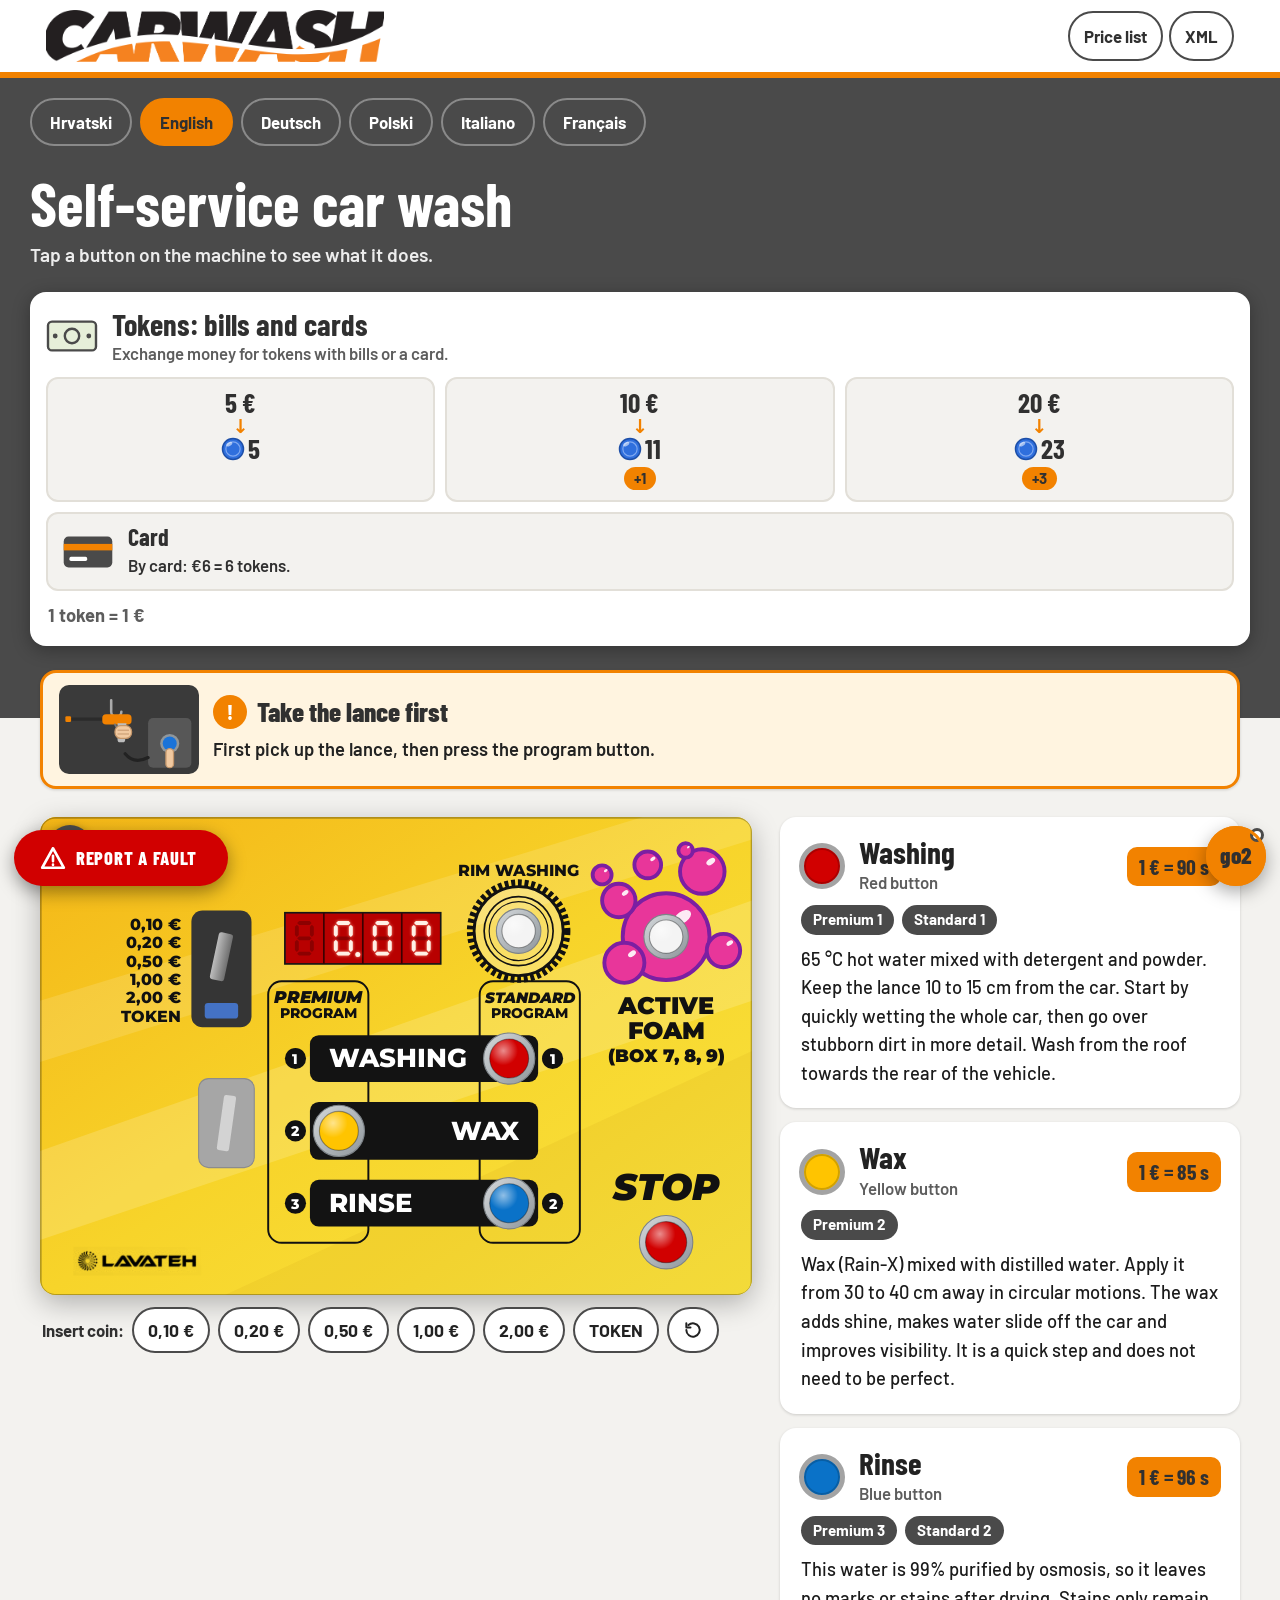
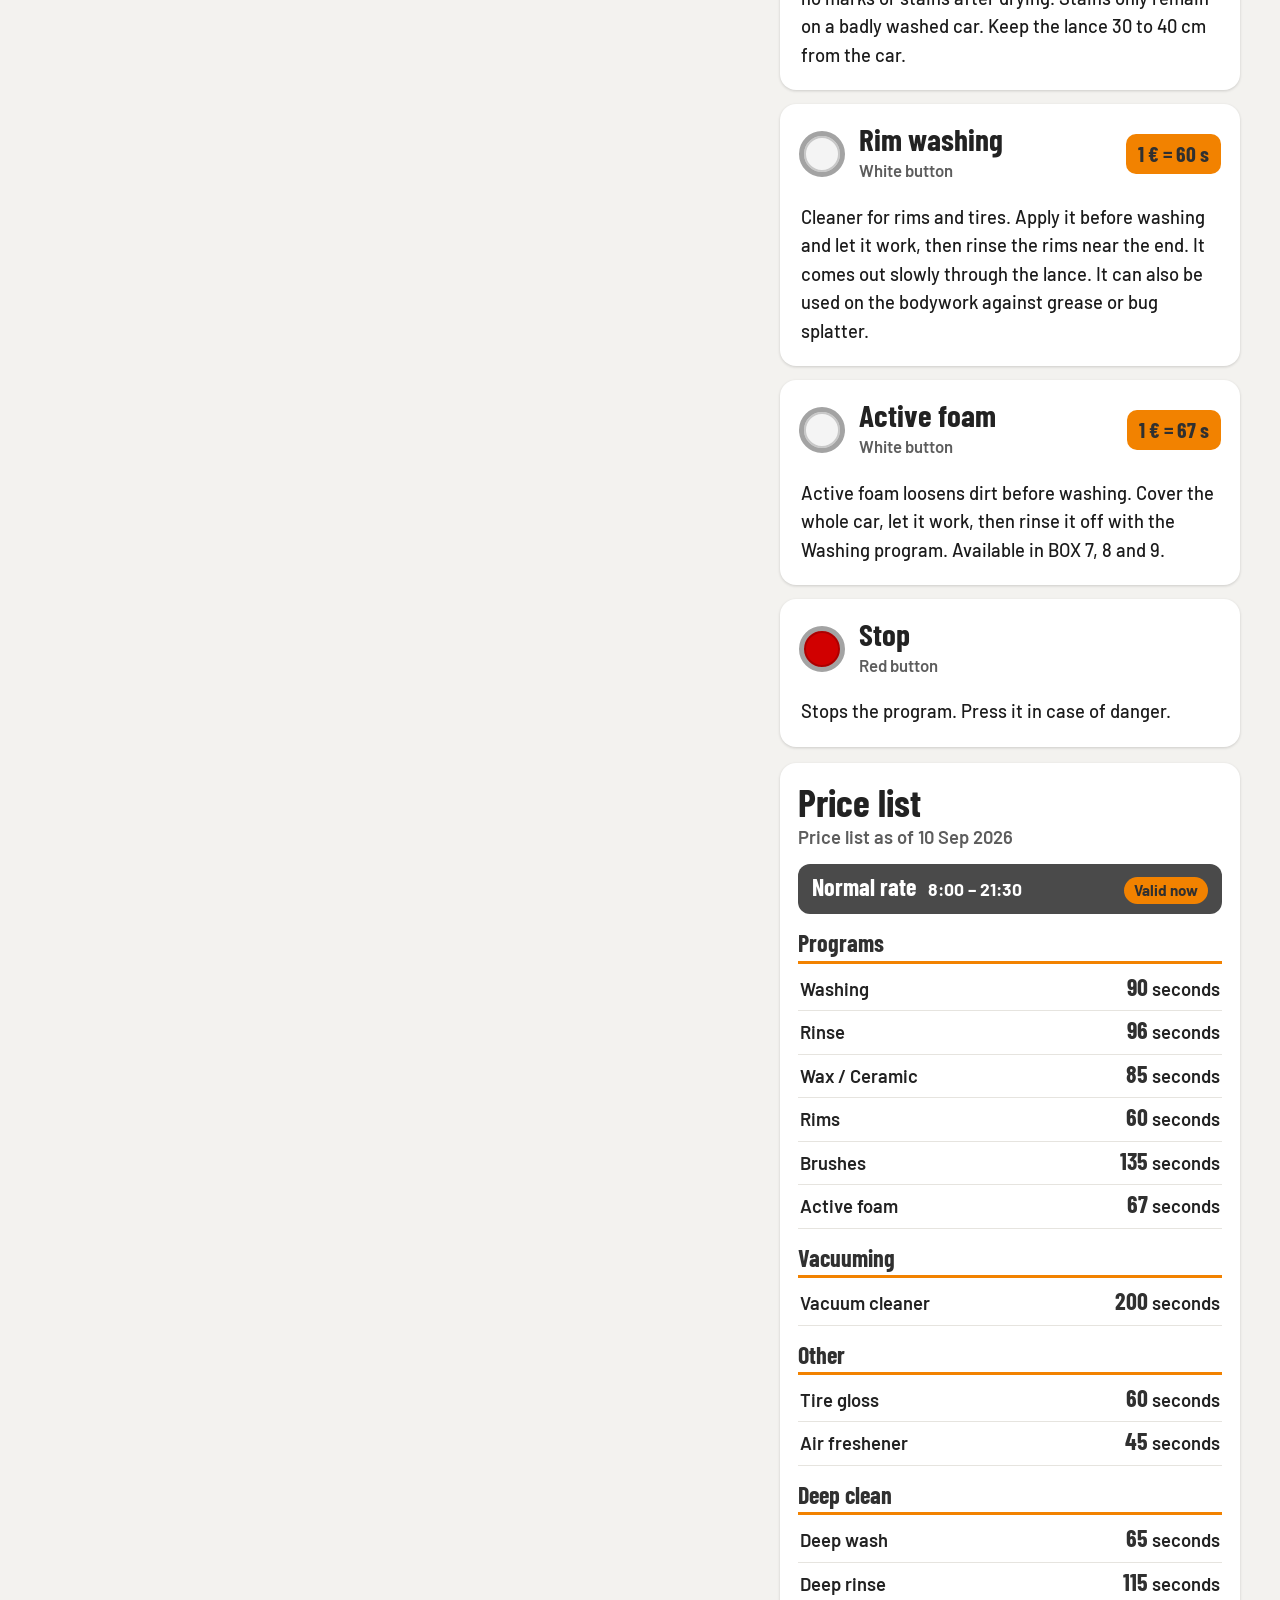
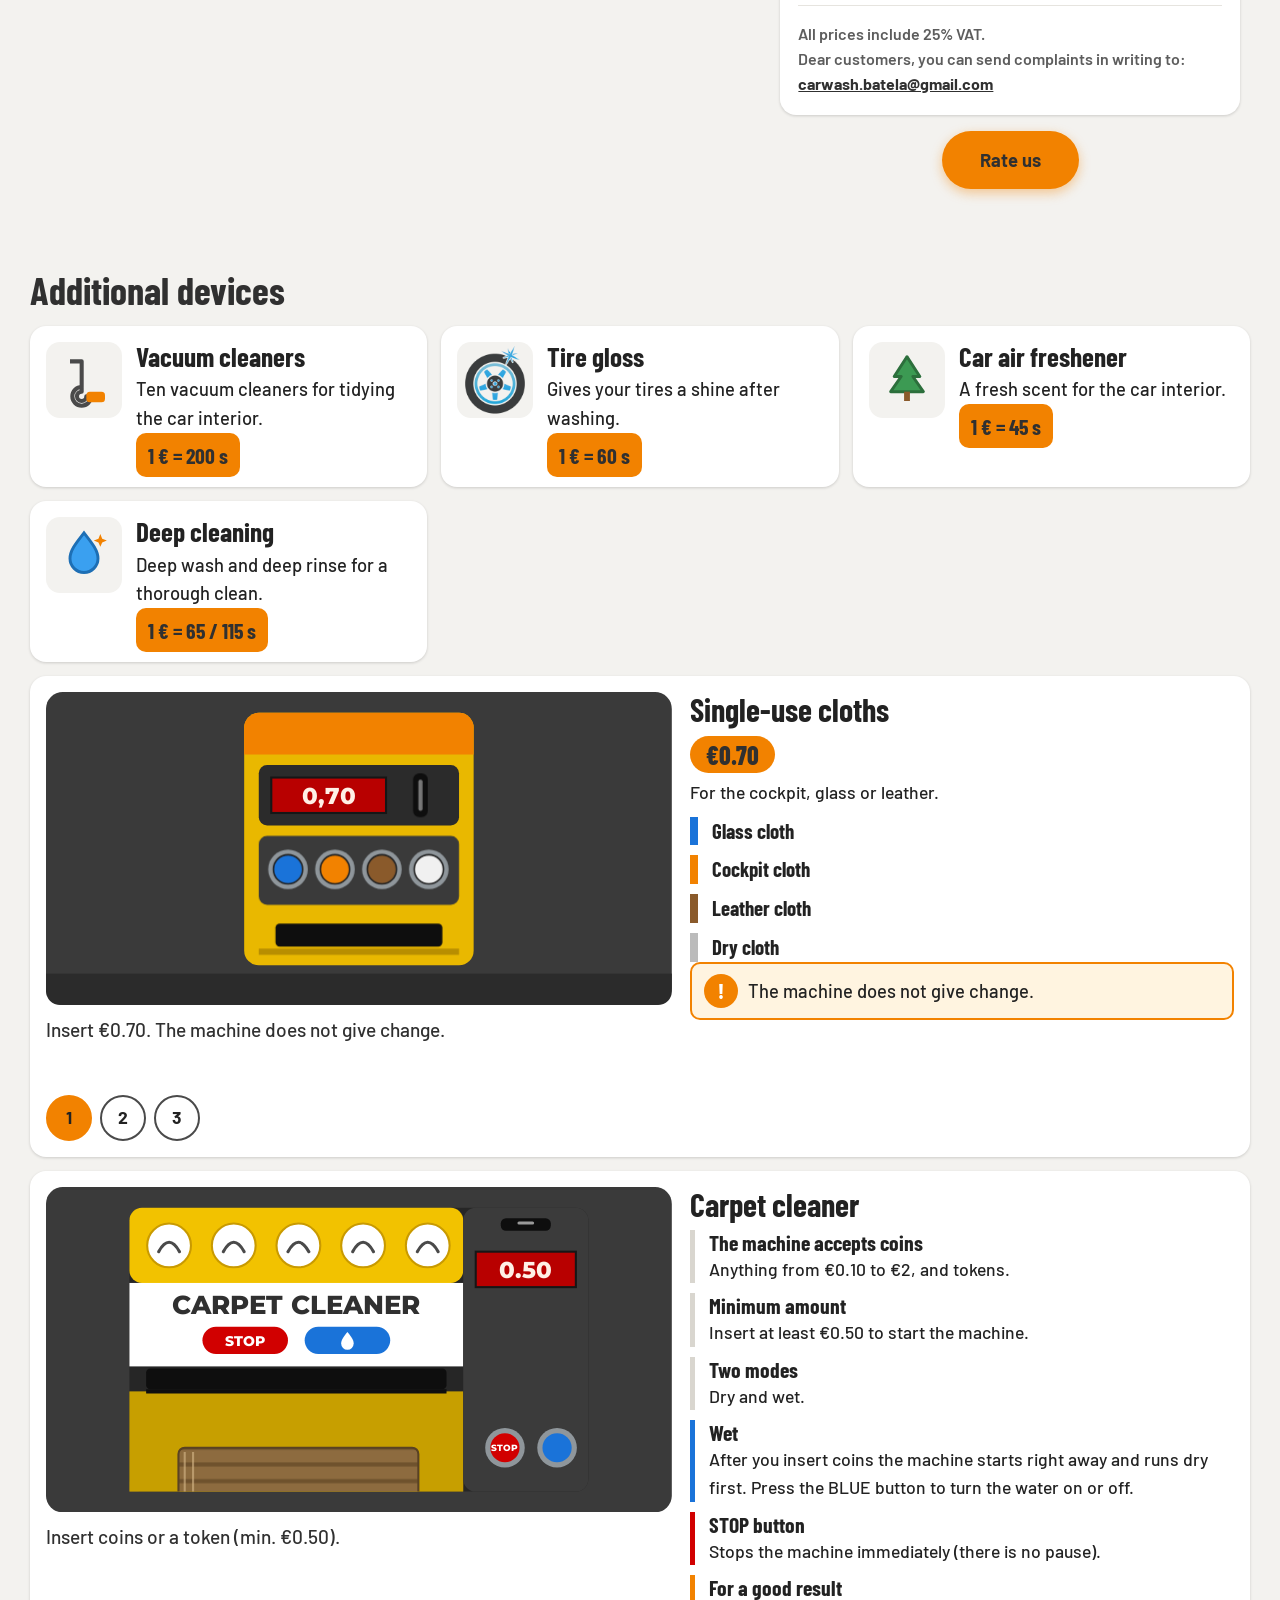
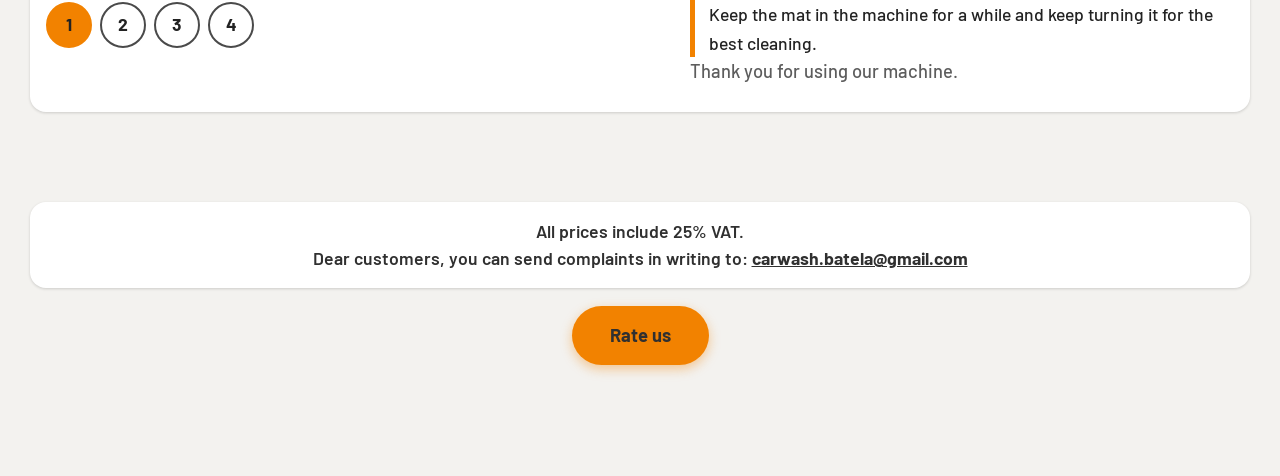
==== commit 5fe4f149: "Add files via upload" ====
--- a/index.html
+++ b/index.html
@@ -40,12 +40,14 @@
 </main>
 <section class="devices" id="devices"></section>
 <footer class="foot" id="foot"></footer>
+<a class="rp-fab" id="rpFab" href="report.html"><svg viewBox="0 0 24 24" width="26" height="26" fill="none" stroke="#fff" stroke-width="2.4" stroke-linecap="round" stroke-linejoin="round" aria-hidden="true"><path d="M12 3L2 21h20z"/><path d="M12 10v5M12 18v.5"/></svg><span id="rpBtn"></span></a>
 <div class="go2" id="go2"></div>
 <canvas id="flow" aria-hidden="true"></canvas>
 <span id="credit" class="sr" aria-live="polite"></span>
 
 <dialog id="zoom" class="zoom"><button id="zoomClose" aria-label="Close">&times;</button><div class="zscroll"><div id="zbox"></div></div></dialog>
 <script src="data.js"></script>
+<script src="rp.js"></script>
 <script src="app.js"></script>
 </body>
 </html>
--- a/style.css
+++ b/style.css
@@ -227,3 +227,53 @@
 
 .foot{max-width:1240px;margin:0 auto;padding:0 10px 110px;display:grid;gap:18px;justify-items:center;text-align:center}
 .foot .vat{margin:0;background:#fff;border-radius:var(--r);box-shadow:0 1px 3px rgba(0,0,0,.16);padding:16px 18px;width:100%;box-sizing:border-box;font-size:1.1rem;color:var(--ink2)}
+
+/* prijava kvara: gumb na glavnoj stranici */
+.rp-fab{position:fixed;left:14px;bottom:14px;z-index:30;background:#d10000;color:#fff;text-decoration:none;font:800 1.15rem/1 'Barlow Condensed',sans-serif;letter-spacing:.04em;text-transform:uppercase;padding:0 32px 0 26px;min-height:56px;justify-content:center;border-radius:99px;display:flex;align-items:center;gap:10px;box-shadow:0 6px 18px rgba(0,0,0,.4)}
+.rp-fab:hover{background:#e60000}
+.rp-fab svg{flex:none}
+
+/* stranica prijave */
+.mast--rp{padding-bottom:56px}
+.rp-main{max-width:760px;margin:-34px auto 0;padding:0 12px 80px}
+.rp-card{background:#fff;border-radius:var(--r);box-shadow:0 2px 8px rgba(0,0,0,.18);padding:20px 18px}
+.rp-card h2{margin:0 0 14px;font:700 1.9rem/1.1 'Barlow Condensed',sans-serif;color:var(--ink2)}
+.rp-grid{display:grid;grid-template-columns:repeat(auto-fit,minmax(min(100%,210px),1fr));gap:12px}
+.rp-big{display:flex;align-items:center;gap:14px;text-align:left;border:3px solid var(--ink);background:#fff;border-radius:14px;padding:14px;min-height:76px;font:700 1.5rem/1.1 'Barlow Condensed',sans-serif}
+.rp-big svg{width:46px;height:46px;flex:none}
+.rp-big:hover,.rp-big:active{background:var(--sun);border-color:var(--sun)}
+.rp-top{display:flex;justify-content:space-between;align-items:center;gap:10px;margin-bottom:16px;flex-wrap:wrap}
+.rp-chip{display:inline-flex;align-items:center;gap:10px;background:var(--foam);border-radius:99px;padding:6px 16px 6px 8px;font:700 1.35rem/1 'Barlow Condensed',sans-serif}
+.rp-chip svg{width:34px;height:34px}
+.rp-link{background:none;border:0;color:var(--ink2);text-decoration:underline;font-weight:700;min-height:44px;padding:0 6px}
+.rp-sub{display:grid;grid-template-columns:repeat(auto-fit,minmax(min(100%,170px),1fr));gap:10px;margin-bottom:18px}
+.rp-opt,.rp-num{border:3px solid var(--ink);background:#fff;border-radius:12px;min-height:56px;font-weight:700;padding:8px 12px}
+.rp-opt[aria-pressed=true],.rp-num[aria-pressed=true]{background:var(--sun);border-color:var(--sun);color:var(--ink2)}
+.rp-nums{display:grid;grid-template-columns:repeat(5,1fr);gap:10px;margin-bottom:18px}
+.rp-num{font:800 1.6rem/1 'Barlow Condensed',sans-serif;min-height:60px}
+.rp-l{display:block;margin:16px 0 6px;font-weight:700;color:var(--ink2)}
+.rp-card select,.rp-card textarea{width:100%;font:600 1.15rem/1.3 Barlow,sans-serif;padding:14px 12px;border:3px solid var(--ink);border-radius:12px;background:#fff;color:var(--text);min-height:56px}
+.rp-card textarea{resize:vertical;min-height:90px}
+.hp{position:absolute;left:-9999px;width:1px;height:1px;opacity:0}
+.rp-go{display:block;width:100%;margin-top:22px;border:0;border-radius:99px;background:var(--sun);color:var(--ink2);font:800 1.5rem/1 'Barlow Condensed',sans-serif;letter-spacing:.03em;text-transform:uppercase;min-height:60px;padding:0 24px;text-align:center;text-decoration:none;display:grid;place-items:center;box-shadow:0 4px 12px rgba(242,130,0,.4)}
+.rp-go:disabled{background:#d9d6cf;color:#7a7a7a;box-shadow:none;cursor:not-allowed}
+.rp-go--ok{background:#2f9e4f;color:#fff;box-shadow:0 4px 12px rgba(47,158,79,.4)}
+.rp-back{display:block;width:100%;margin-top:10px;min-height:52px;background:none;border:3px solid var(--ink);border-radius:99px;font-weight:700}
+.rp-s{margin:0 0 12px;color:var(--mute);font-weight:600}
+.rp-sum{margin:0;display:grid;gap:4px;background:var(--foam);border-radius:12px;padding:14px 16px}
+.rp-sum dt{font-weight:700;color:var(--mute);font-size:1rem;margin-top:8px}.rp-sum dt:first-child{margin-top:0}
+.rp-sum dd{margin:0;font:700 1.5rem/1.15 'Barlow Condensed',sans-serif;overflow-wrap:anywhere}
+.rp-err{margin:14px 0 0;padding:12px 14px;background:#fde8e8;border:2px solid #d10000;border-radius:10px;font-weight:700;color:#8a0000}
+.rp-thx{text-align:center}.rp-ok svg{width:84px;height:84px;margin:6px auto 10px}
+.rp-thx h2{font-size:2rem}.rp-thx p{margin:0 0 10px;font-weight:600}
+.rp-test{background:#fff4e0;border:2px solid var(--sun);border-radius:10px;padding:12px 14px}
+@media (max-width:420px){.rp-nums{grid-template-columns:repeat(3,1fr)}}
+
+.bx-art{display:block;width:100%;max-width:420px;height:auto;margin:0 auto 14px;border-radius:14px}
+.bx-lamp{animation:bxl 1s steps(2,end) infinite}
+.bx-lampH{transform-box:fill-box;transform-origin:center;animation:bxh 1s ease-out infinite}
+.bx-hoseL{transform-origin:112px 58px;animation:bxs 3.2s ease-in-out infinite}
+.bx-spray{stroke-dasharray:6 8;animation:bxd .6s linear infinite}
+@keyframes bxl{50%{opacity:.35}}@keyframes bxh{0%{opacity:.9;transform:scale(1)}100%{opacity:0;transform:scale(2.4)}}
+@keyframes bxs{50%{transform:rotate(3deg)}}@keyframes bxd{to{stroke-dashoffset:-14}}
+@media (prefers-reduced-motion:reduce){.bx-lamp,.bx-lampH,.bx-hoseL,.bx-spray{animation:none}}
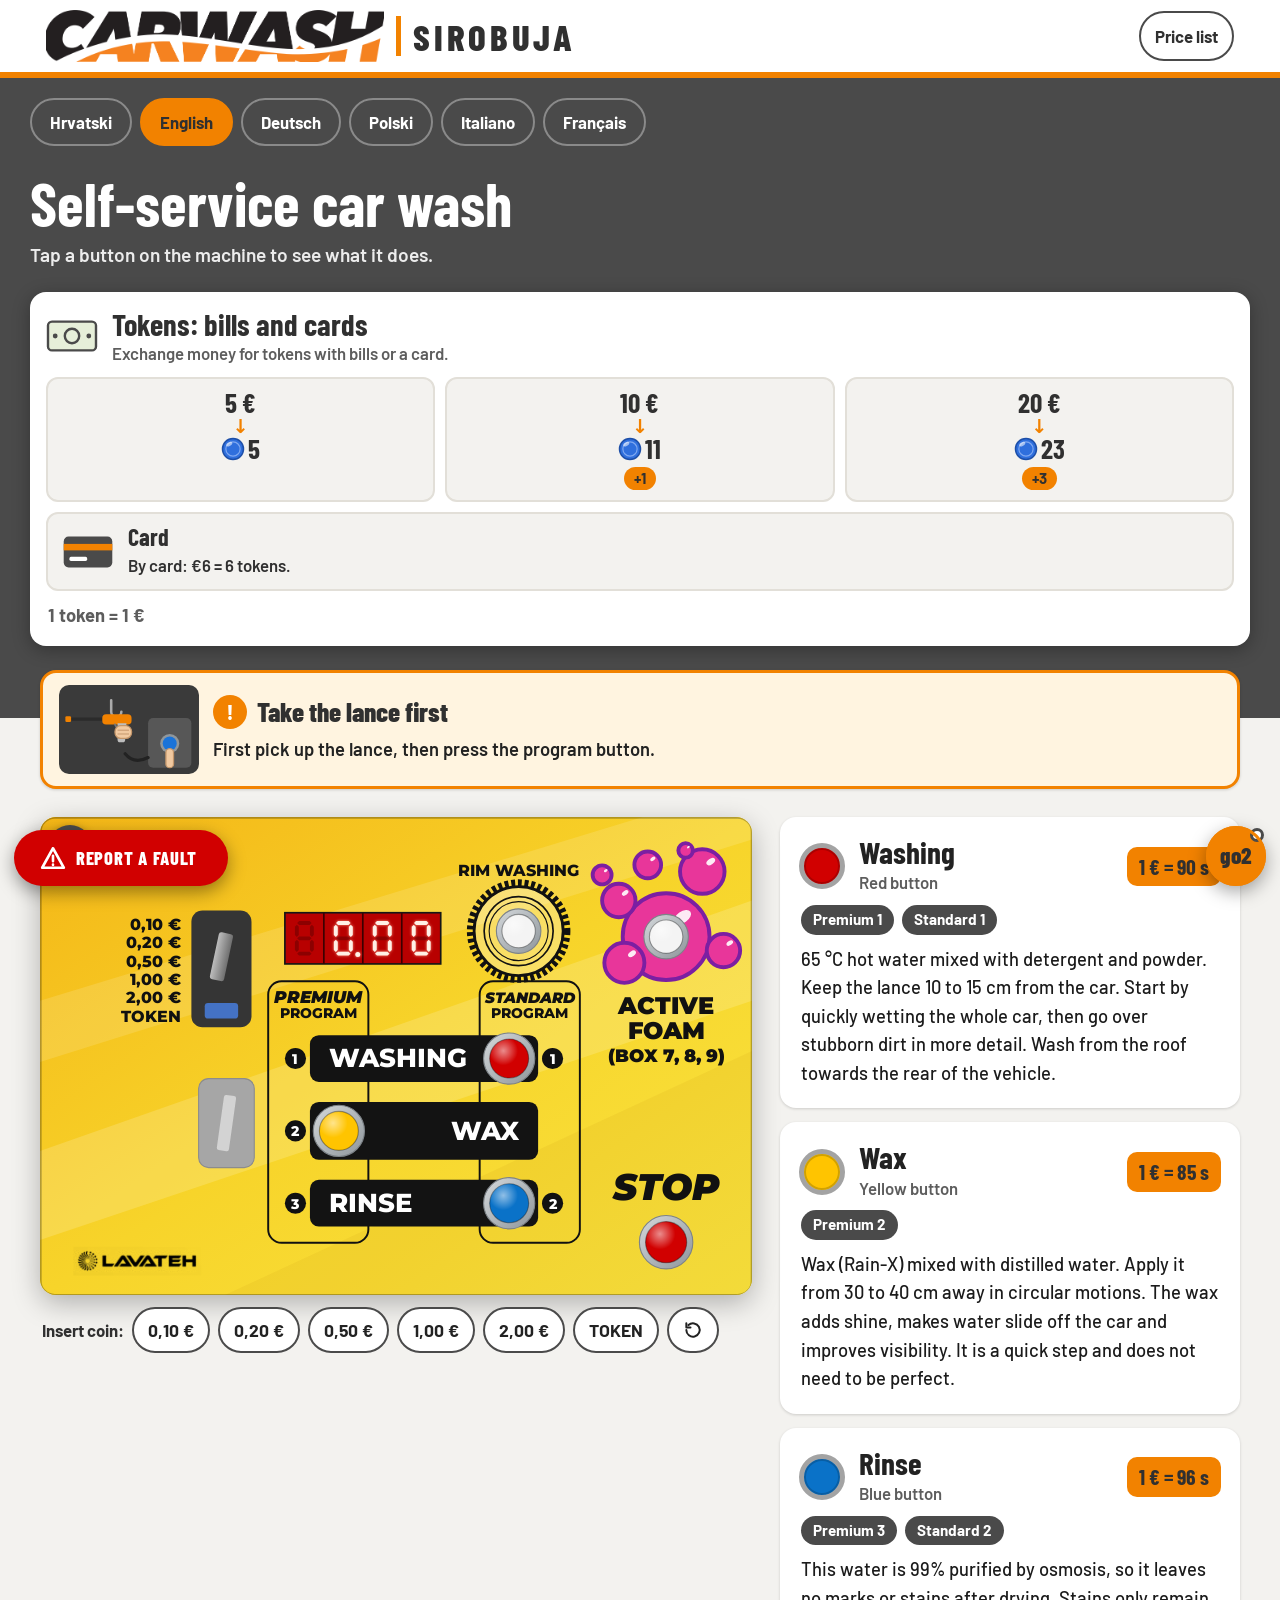
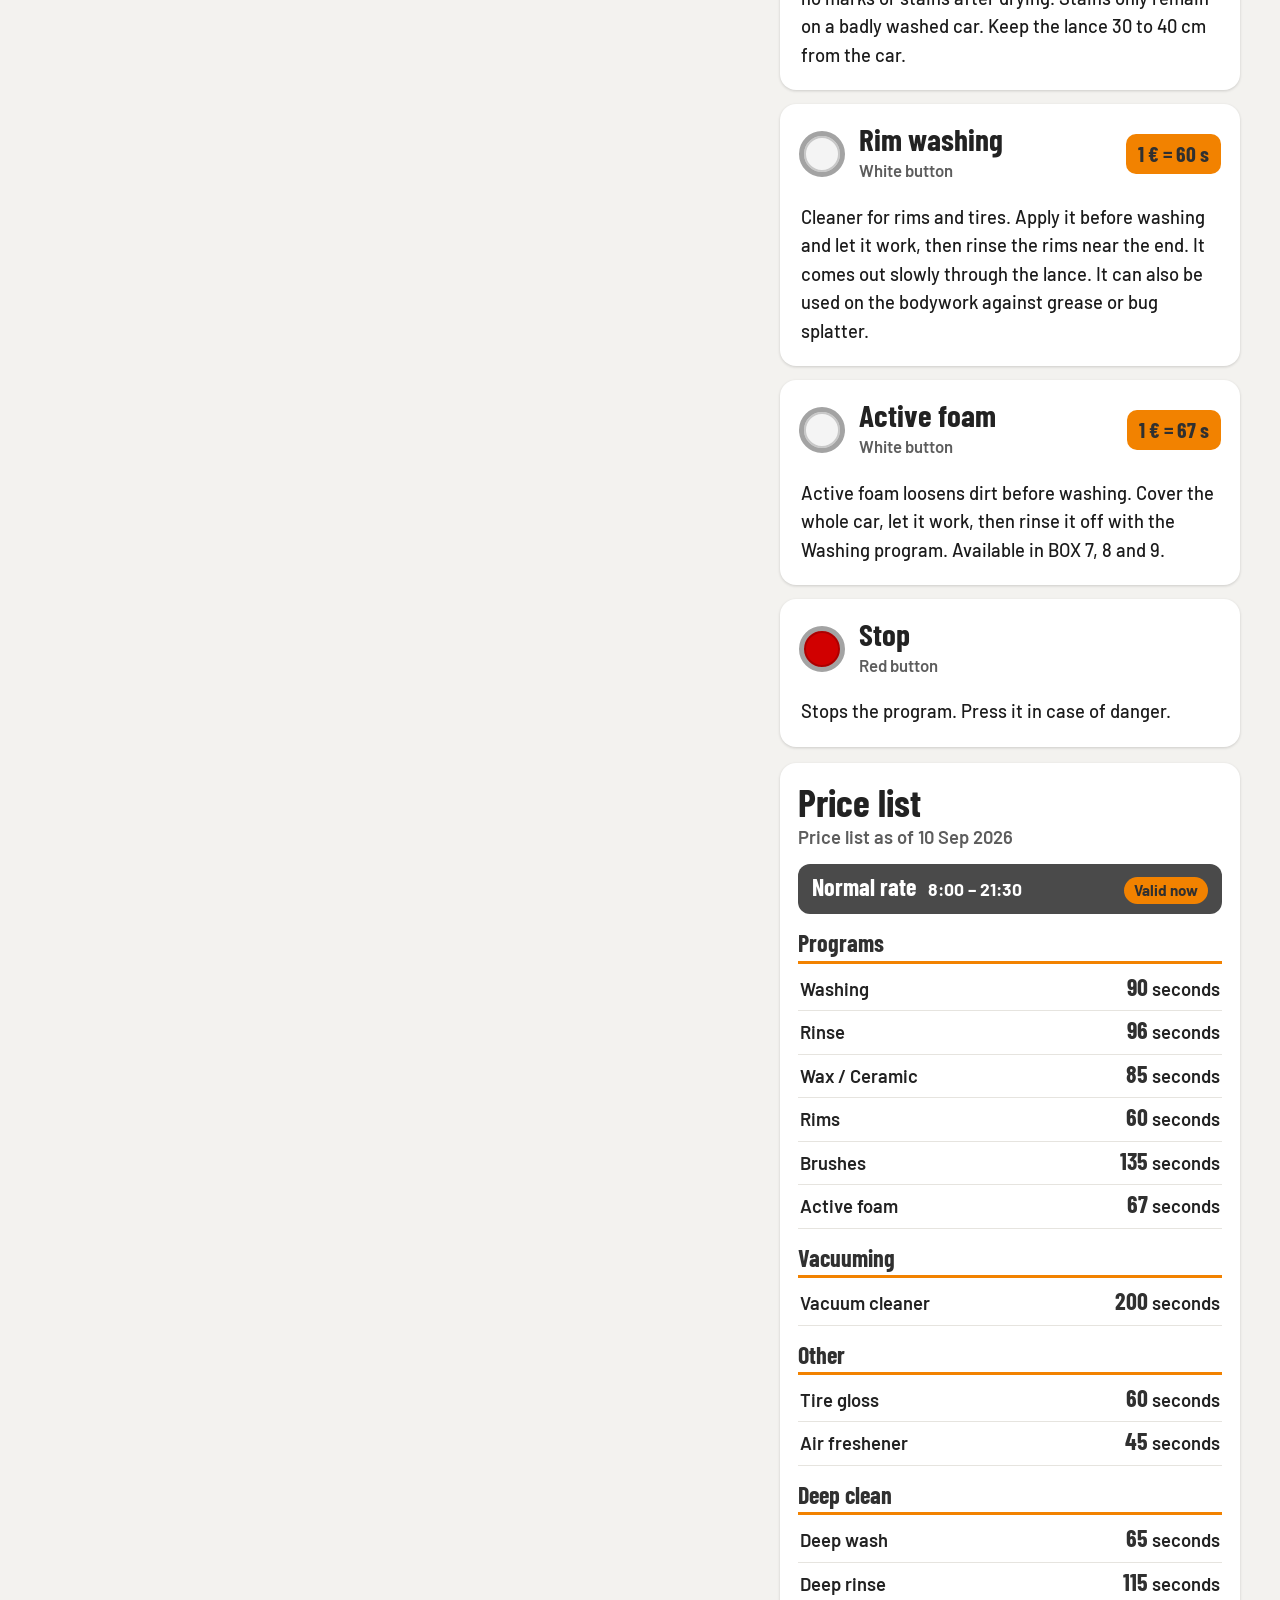
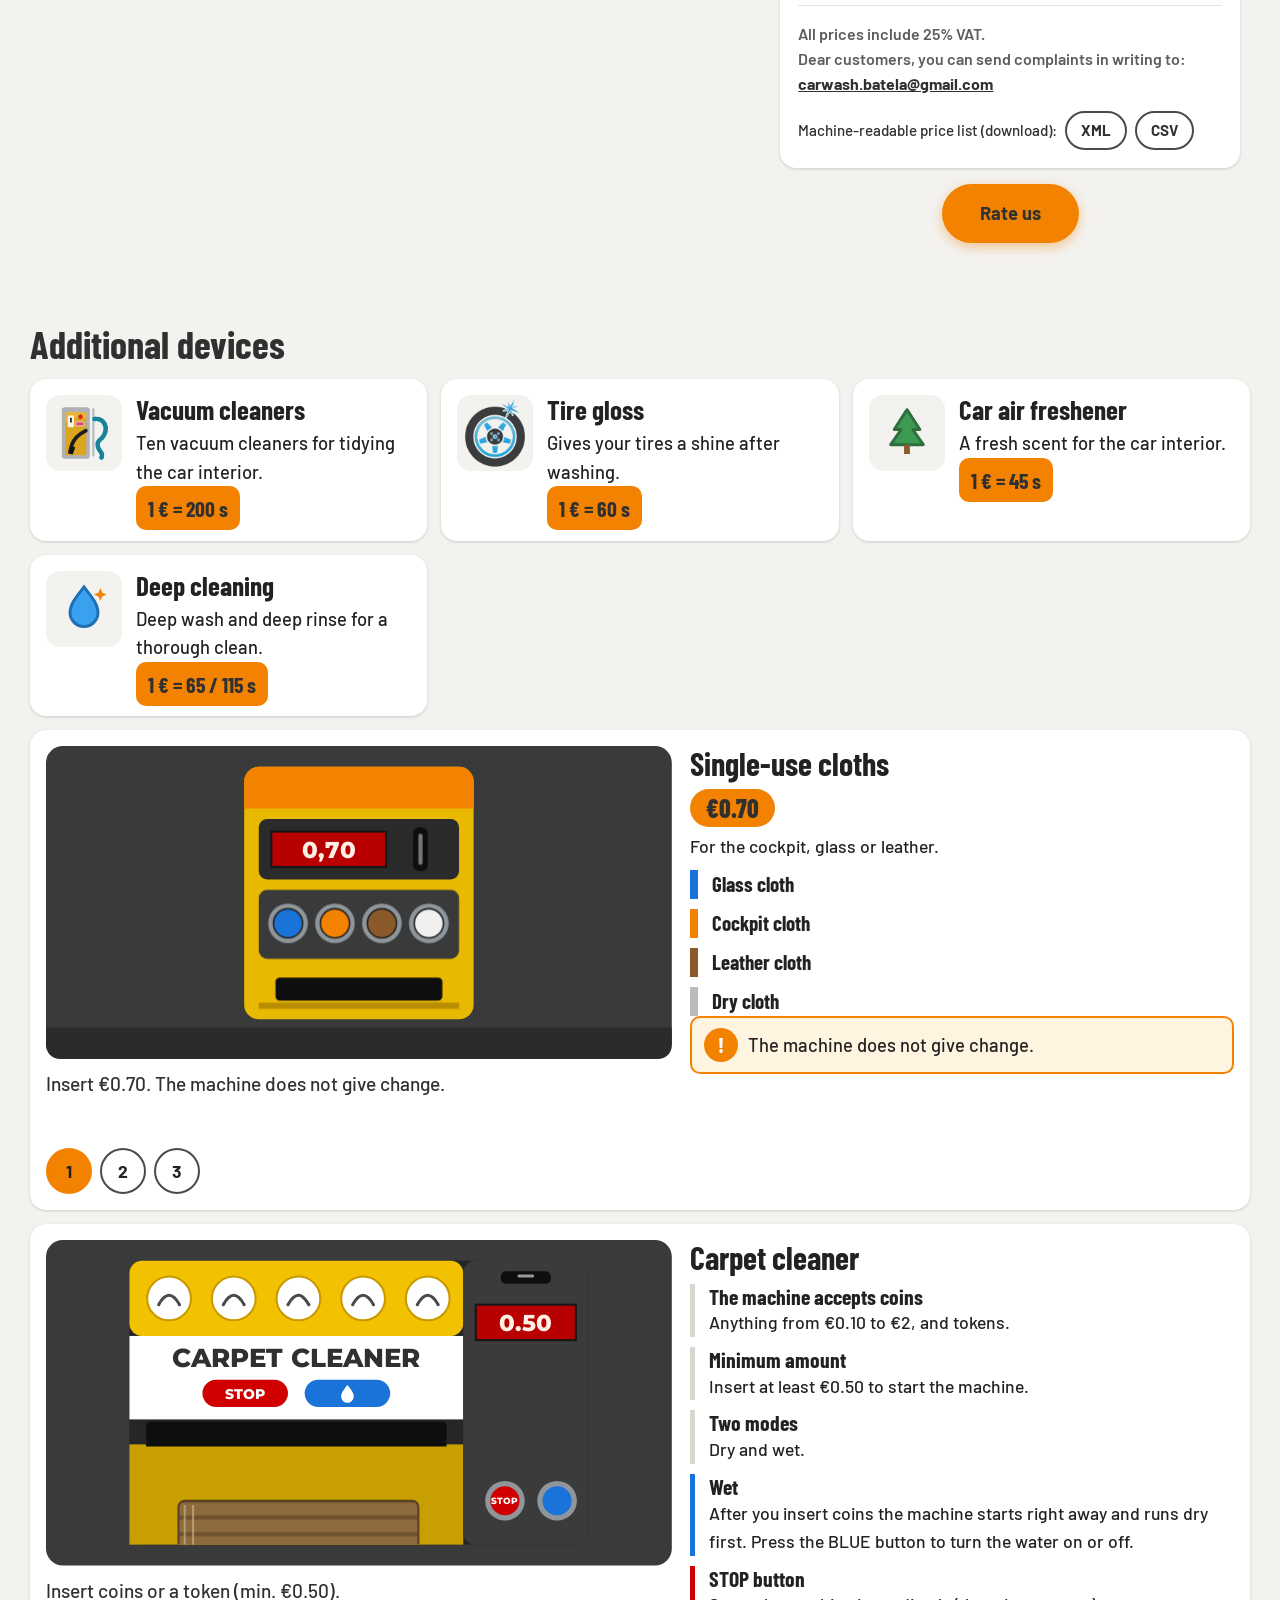
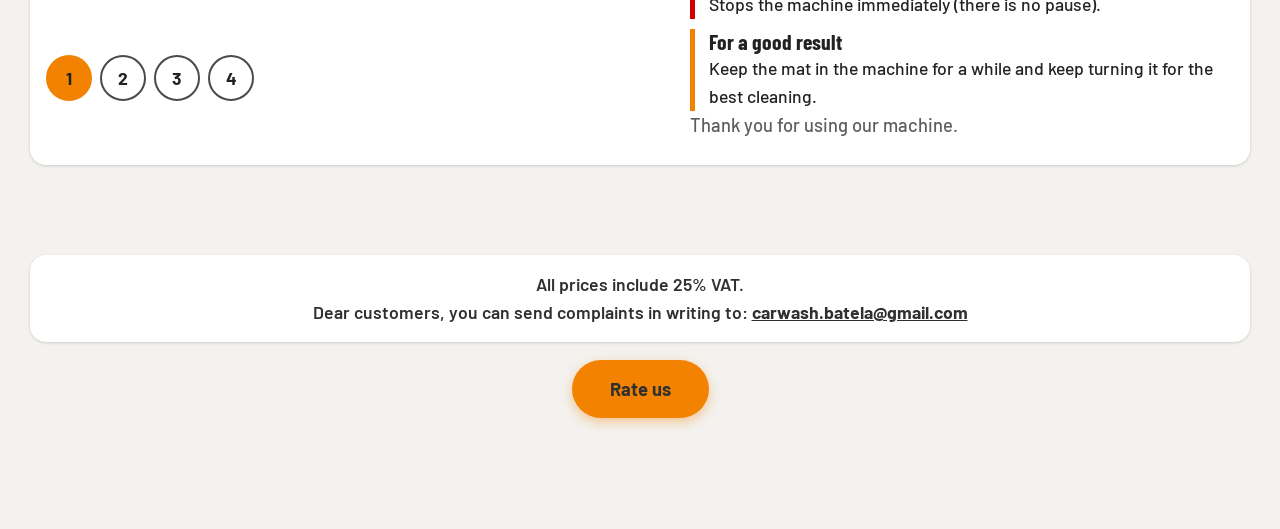
==== commit 5454bdde: "Add files via upload" ====
--- a/index.html
+++ b/index.html
@@ -8,13 +8,15 @@
 <link rel="preconnect" href="https://fonts.googleapis.com">
 <link rel="preconnect" href="https://fonts.gstatic.com" crossorigin>
 <link href="https://fonts.googleapis.com/css2?family=Barlow+Condensed:ital,wght@0,600;0,700;1,800&family=Barlow:wght@500;600;700&family=Montserrat:ital,wght@0,700;0,800;0,900;1,800;1,900&display=swap" rel="stylesheet">
+<link rel="alternate" type="text/csv" href="cjenik.csv" title="Cjenik (CSV)">
+<link rel="alternate" type="application/xml" href="cjenik.xml" title="Cjenik (XML)">
 <link rel="stylesheet" href="style.css">
 </head>
 <body>
 <header class="top">
   <div class="bar">
-    <a class="logo" href="#"><img src="assets/carwash-logo.png" alt="Carwash" width="833" height="128"></a>
-    <nav class="menu"><a id="mPrice" href="#prices"></a><a id="mXml" download="cjenik.xml">XML</a></nav>
+    <a class="logo" href="#"><img src="assets/carwash-logo.png" alt="Carwash" width="833" height="128"><span class="loc" id="locTag" hidden></span></a>
+    <nav class="menu"><a id="mPrice" href="#prices"></a></nav>
   </div>
 </header>
 <section class="mast">
@@ -46,6 +48,7 @@
 <span id="credit" class="sr" aria-live="polite"></span>
 
 <dialog id="zoom" class="zoom"><button id="zoomClose" aria-label="Close">&times;</button><div class="zscroll"><div id="zbox"></div></div></dialog>
+<script src="config.js"></script>
 <script src="data.js"></script>
 <script src="rp.js"></script>
 <script src="app.js"></script>
--- a/style.css
+++ b/style.css
@@ -22,7 +22,7 @@
 .mast h1{max-width:1220px;margin:0 auto 6px;font:700 clamp(2.2rem,7vw,3.8rem)/1.02 'Barlow Condensed',sans-serif}
 .hint{max-width:1220px;margin:0 auto;color:#ececec;font-size:1.2rem;font-weight:600}
 
-.stage{max-width:1240px;margin:-48px auto 0;padding:0 10px 56px;display:grid;gap:16px}
+.stage{max-width:1240px;margin:-48px auto 0;padding:0 10px 56px;display:grid;grid-template-columns:minmax(0,1fr);gap:16px}
 .machine{margin:0;position:sticky;top:0;z-index:5;padding:8px 0;background:linear-gradient(var(--foam) 82%,transparent)}
 .frame{border-radius:var(--r);overflow:hidden;box-shadow:0 8px 28px rgba(0,0,0,.28);background:#f7d42a}
 .frame svg{display:block;width:100%;height:auto}
@@ -50,7 +50,7 @@
 .coins--d{display:none;margin-top:6px}
 
 .content{display:grid;gap:16px;align-content:start}
-.programs{display:grid;gap:14px}
+.programs{display:grid;grid-template-columns:minmax(0,1fr);gap:14px}
 .card{background:#fff;border-radius:var(--r);box-shadow:0 1px 3px rgba(0,0,0,.16);scroll-margin-top:calc(var(--stick) + 12px);border:3px solid transparent;transition:border-color .2s,box-shadow .2s}
 .card.on{border-color:var(--c);box-shadow:0 6px 20px rgba(0,0,0,.22)}
 .card-h{display:flex;align-items:center;gap:14px;width:100%;text-align:left;background:none;border:0;padding:16px 16px 8px}
@@ -87,7 +87,7 @@
 #zbox svg{display:block;width:max(100%,1000px);margin:auto}
 #zoomClose{position:fixed;top:10px;right:10px;z-index:2;width:48px;height:48px;border-radius:50%;border:0;background:#fff;color:var(--ink);font-size:2rem;line-height:1}
 
-@media (max-width:420px){.logo img{height:36px}.menu a{padding:8px 11px;font-size:1rem}}
+@media (max-width:420px){.logo img{height:36px}.menu{gap:4px}.menu a{padding:8px 10px;font-size:.95rem}}
 @media (min-width:960px){
   .stage{grid-template-columns:minmax(0,1.55fr) minmax(0,1fr);gap:28px;align-items:start;padding:0 20px 72px}
   .machine{top:16px;padding:0;background:none}
@@ -199,7 +199,7 @@
 .kr-types .k-glass{border-color:#1a73d9}.kr-types .k-cockpit{border-color:#f28200}.kr-types .k-leather{border-color:#8a5a2b}.kr-types .k-dry{border-color:#bbb}
 .kr-note{display:flex;gap:10px;align-items:center;margin:0;padding:10px 12px;background:#fff4e0;border:2px solid var(--sun);border-radius:10px;font-weight:700;font-size:1.15rem}
 .kr-note i{flex:none}
-@media (max-width:480px){.warn{grid-template-columns:1fr}.wn-svg{width:100%;max-width:220px;margin:0 auto}}
+@media (max-width:480px){.warn{grid-template-columns:minmax(0,1fr)}.warn>*{min-width:0}.wn-svg{width:100%;max-width:220px;margin:0 auto}}
 
 /* go2wash bubble */
 .go2{position:fixed;right:14px;bottom:14px;z-index:30;display:grid;justify-items:end;gap:10px}
@@ -272,8 +272,58 @@
 .bx-art{display:block;width:100%;max-width:420px;height:auto;margin:0 auto 14px;border-radius:14px}
 .bx-lamp{animation:bxl 1s steps(2,end) infinite}
 .bx-lampH{transform-box:fill-box;transform-origin:center;animation:bxh 1s ease-out infinite}
-.bx-hoseL{transform-origin:112px 58px;animation:bxs 3.2s ease-in-out infinite}
+.bx-hoseL{transform-origin:102px 62px;animation:bxs 3.2s ease-in-out infinite}
 .bx-spray{stroke-dasharray:6 8;animation:bxd .6s linear infinite}
 @keyframes bxl{50%{opacity:.35}}@keyframes bxh{0%{opacity:.9;transform:scale(1)}100%{opacity:0;transform:scale(2.4)}}
 @keyframes bxs{50%{transform:rotate(3deg)}}@keyframes bxd{to{stroke-dashoffset:-14}}
 @media (prefers-reduced-motion:reduce){.bx-lamp,.bx-lampH,.bx-hoseL,.bx-spray{animation:none}}
+
+/* karta */
+.rp-or{display:flex;align-items:center;gap:12px;margin:18px 0 12px;color:var(--mute);font-weight:700;text-transform:uppercase;font-size:.9rem;letter-spacing:.08em}
+.rp-or:before,.rp-or:after{content:"";flex:1;height:2px;background:#e3e0d8}
+.rp-mapbtn{display:flex;align-items:center;justify-content:center;gap:12px;width:100%;min-height:64px;padding:10px 16px;border:3px solid var(--ink);background:#fff;border-radius:14px;font:700 1.15rem/1.2 Barlow,sans-serif;color:var(--ink2);text-align:left}
+.rp-mapbtn svg{width:34px;height:34px;flex:none}
+.rp-mapbtn:hover,.rp-mapbtn:active{background:var(--foam)}
+.rp-map{max-width:460px;margin:0 auto 14px;border:3px solid var(--ink);border-radius:14px;overflow:hidden;background:#ddd;line-height:0}
+.rp-map svg{display:block;width:100%;height:auto;-webkit-tap-highlight-color:transparent}
+.mz-g{cursor:pointer;outline:none}
+.mz{fill-opacity:.38;stroke-width:3;stroke-linejoin:round;transition:fill-opacity .2s}
+.mz-g:hover .mz{fill-opacity:.55}
+.mz-g.on .mz{fill-opacity:.62;stroke:#fff;stroke-width:5}
+.mz-g:focus-visible .mz{stroke:#fff;stroke-width:6}
+.has-sel .mz-g:not(.on) .mz{fill-opacity:.2}
+.mp{cursor:pointer}
+.mp rect{stroke:#fff;stroke-width:2.5}
+.mp text{font:800 27px/1 'Barlow Condensed',sans-serif;fill:#fff;letter-spacing:.03em;text-transform:uppercase}
+@media (prefers-reduced-motion:no-preference){.rp-map:not(.has-sel) .mz{animation:mzp 2.4s ease-in-out infinite}}
+@keyframes mzp{50%{fill-opacity:.58}}
+.rp-maphint{text-align:center;margin:0 0 4px}
+.rp-pick{margin-top:6px;padding:14px;border-radius:14px;background:var(--foam);border-left:8px solid var(--zc,var(--sun));scroll-margin-bottom:12px}
+.rp-pick h3{display:flex;align-items:center;gap:10px;margin:0 0 4px;font:800 1.5rem/1.1 'Barlow Condensed',sans-serif;text-transform:uppercase;color:var(--ink2)}
+.rp-pick h3 i{width:16px;height:16px;border-radius:50%;background:var(--zc);flex:none}
+.rp-pick .rp-s{margin:0 0 10px}
+.rp-pg{margin:10px 0 6px;font-weight:700;color:var(--mute)}
+.rp-pick .rp-nums,.rp-pick .rp-sub{margin-bottom:8px}
+.rp-pick .rp-num:active,.rp-pick .rp-opt:active{background:var(--sun);border-color:var(--sun)}
+
+/* usisavač: crvena lampica i njihanje crijeva */
+.vc-lamp{animation:bxl 1s steps(2,end) infinite}
+.vc-hose{transform-box:view-box;transform-origin:168px 76px;animation:vcs 3.4s ease-in-out infinite}
+.rp-big svg .vc-hose{transform-origin:33px 12px}
+@keyframes vcs{50%{transform:rotate(2.2deg)}}
+@media (prefers-reduced-motion:reduce){.vc-lamp,.vc-hose{animation:none}}
+
+/* oznaka lokacije pokraj logotipa */
+.logo{display:flex;align-items:center;gap:12px;text-decoration:none}
+.loc{font:800 1.9rem/1 'Barlow Condensed',sans-serif;letter-spacing:.1em;text-transform:uppercase;color:var(--ink2);border-left:5px solid var(--sun);padding:2px 0 2px 12px;white-space:nowrap}
+.loc[hidden]{display:none}
+@media (max-width:420px){.loc{font-size:1.15rem;padding-left:8px;border-left-width:4px;letter-spacing:.05em}.logo{gap:8px}.logo img{height:31px}}
+@media (min-width:960px){.loc{font-size:2.3rem}}
+.bar{flex-wrap:wrap;row-gap:8px}
+.menu{margin-left:auto}
+
+.dev-i .vc-hose{transform-origin:33px 12px}
+
+.mr{display:flex;flex-wrap:wrap;align-items:center;gap:8px;margin:14px 0 0;font-size:.95rem;color:var(--ink2)}
+.mr a{color:var(--ink2);font-weight:700;text-decoration:none;padding:6px 14px;border:2px solid var(--ink);border-radius:99px}
+.mr a:hover{background:var(--sun);border-color:var(--sun)}
